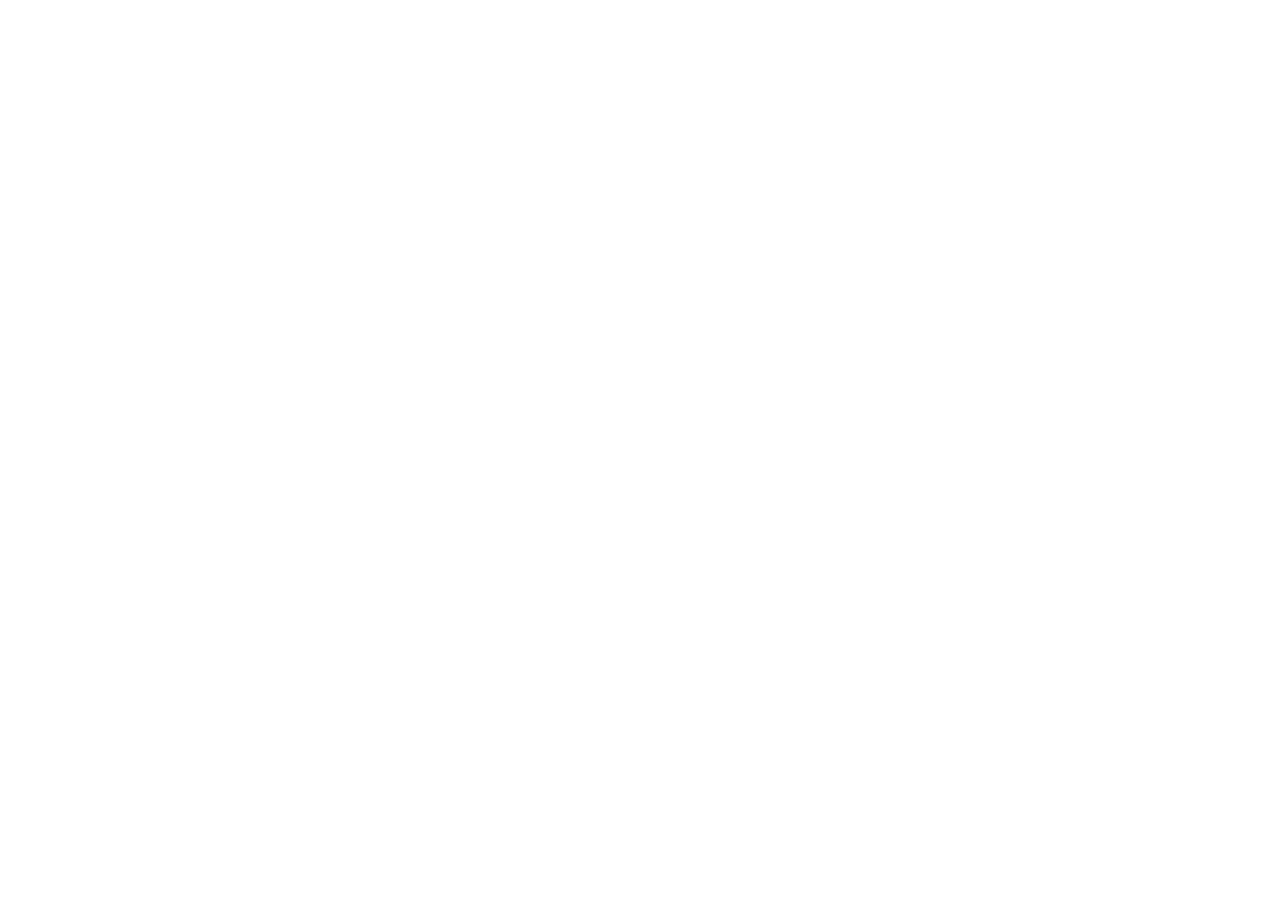
==== index.html @ de77399c "initialisation du prjet" ====
<!DOCTYPE html>
<html lang="fr">
<head> 
<meta charset="UTF-8"> 
<meta name="viewport" content="width=device-width, initial-scale=1.0"> 
<title>Africonnectsummits — Accueil</title> 
<!-- Bootstrap 5 via CDN : feuille de style --> 
<link 
href="https://cdn.jsdelivr.net/npm/bootstrap@5.3.0/dist/css/bootstrap.min.css" 
rel="stylesheet"> 
<!-- Votre feuille de style personnelle --> 
<link rel="stylesheet" href="css/style.css">
</head>
<body> 
<!-- Le contenu de la page sera ajoute ici --> 
<!-- Bootstrap 5 via CDN : script JavaScript --> 
<script 
src="https://cdn.jsdelivr.net/npm/bootstrap@5.3.0/dist/js/bootstrap.bundle.min.js"
></script> 
<!-- Votre script JavaScript --> 
<script src="js/main.js"></script>
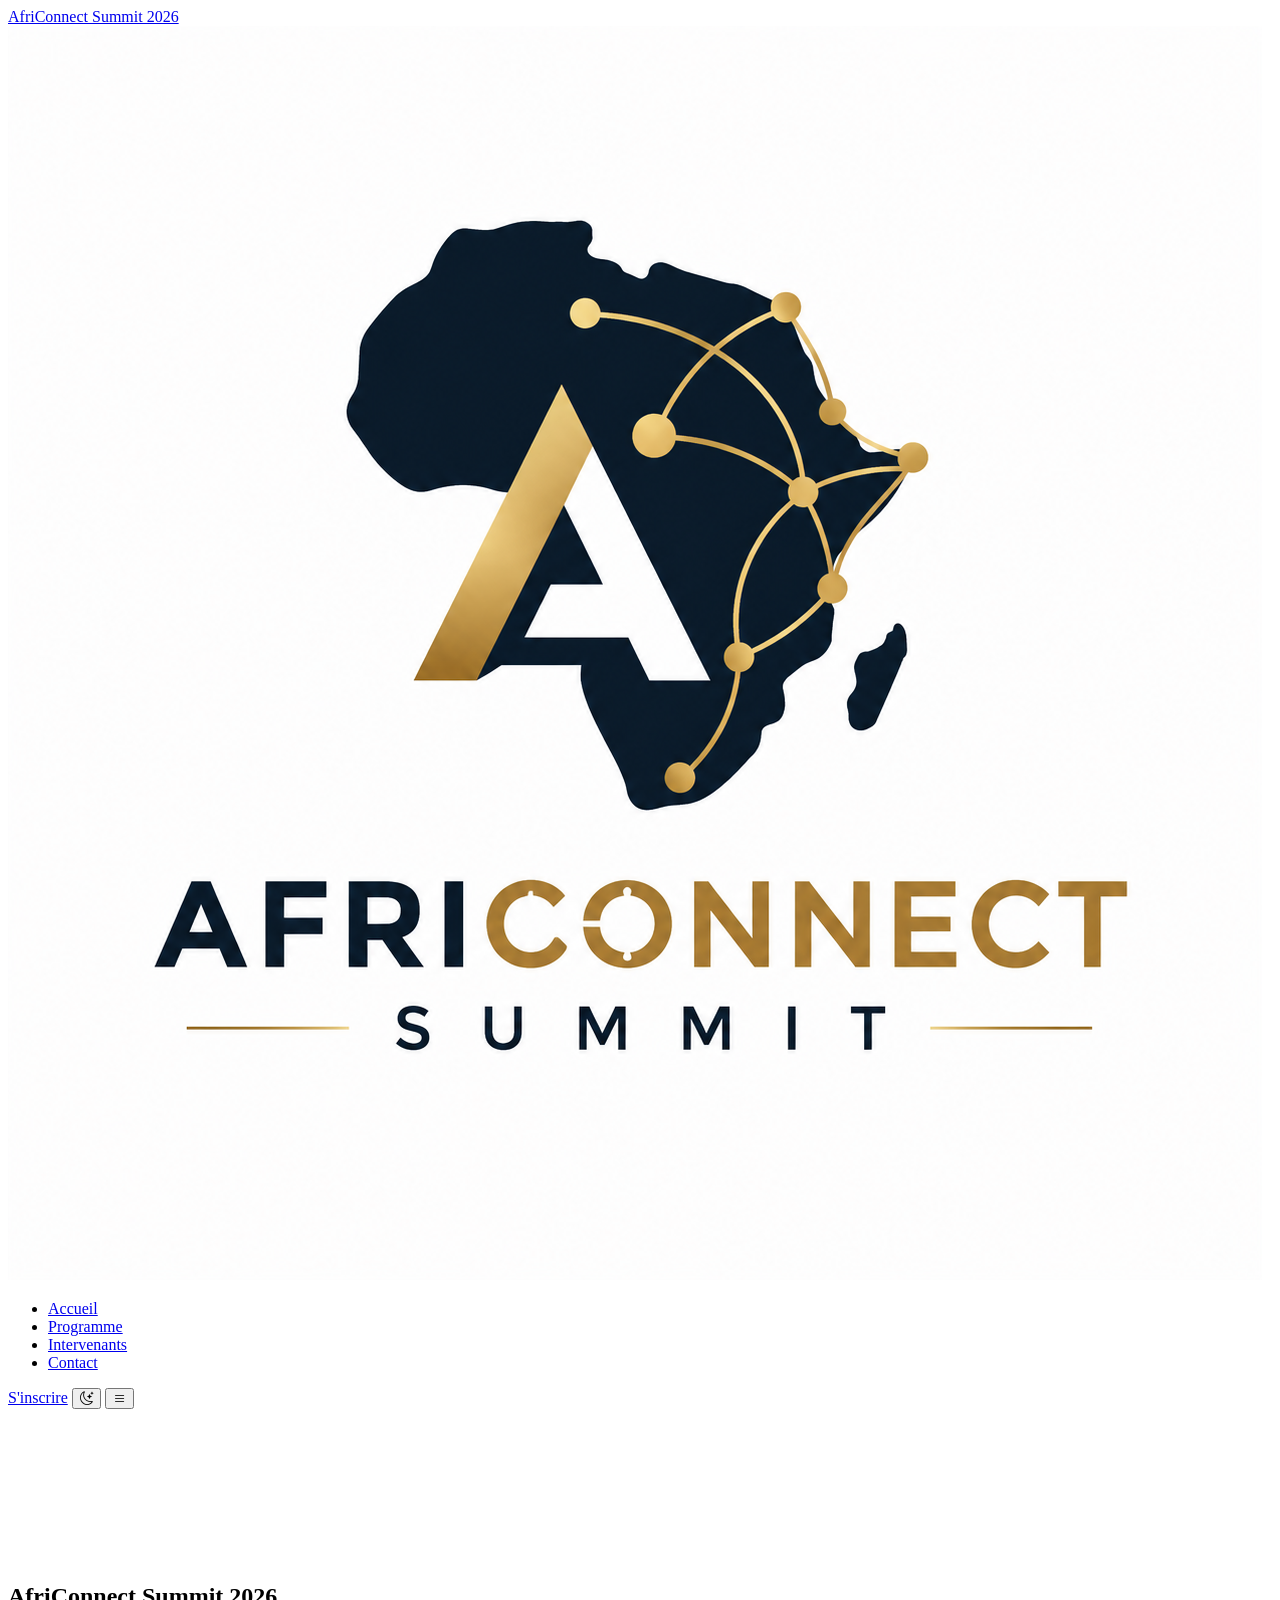
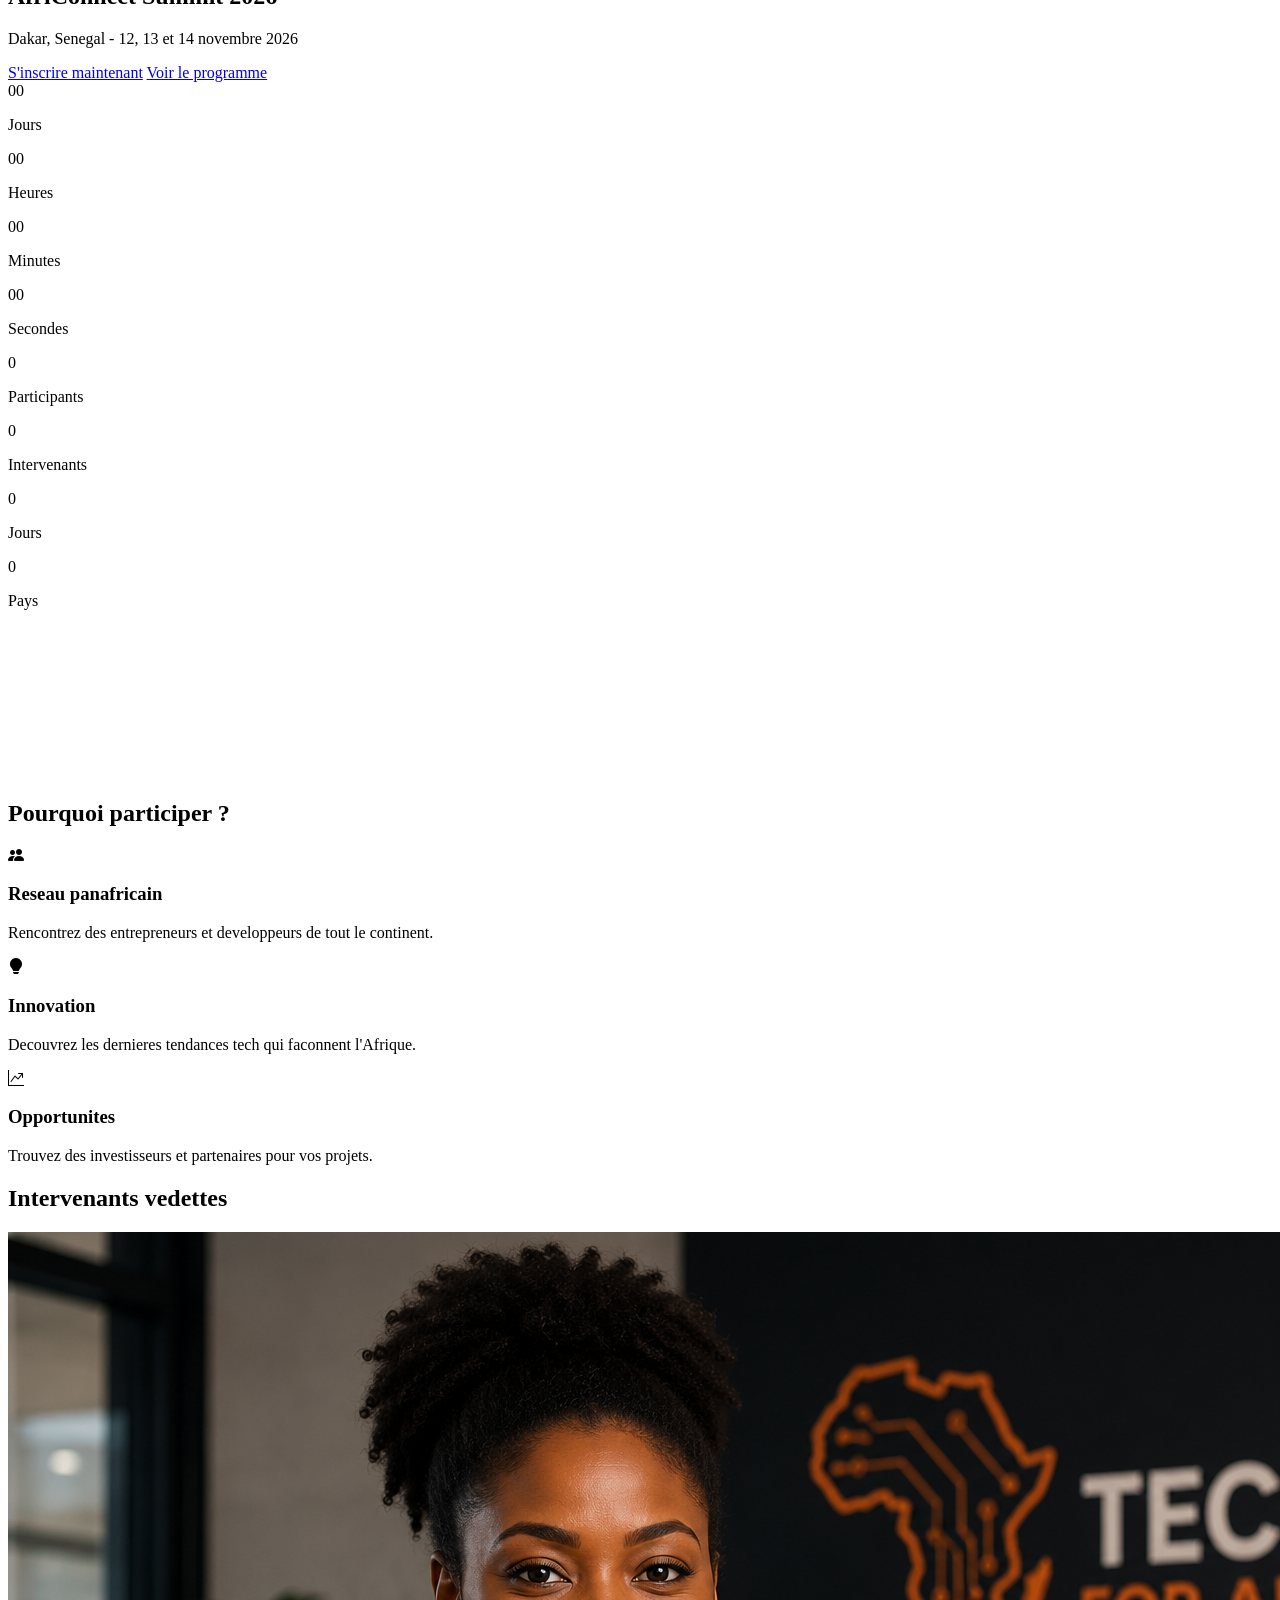
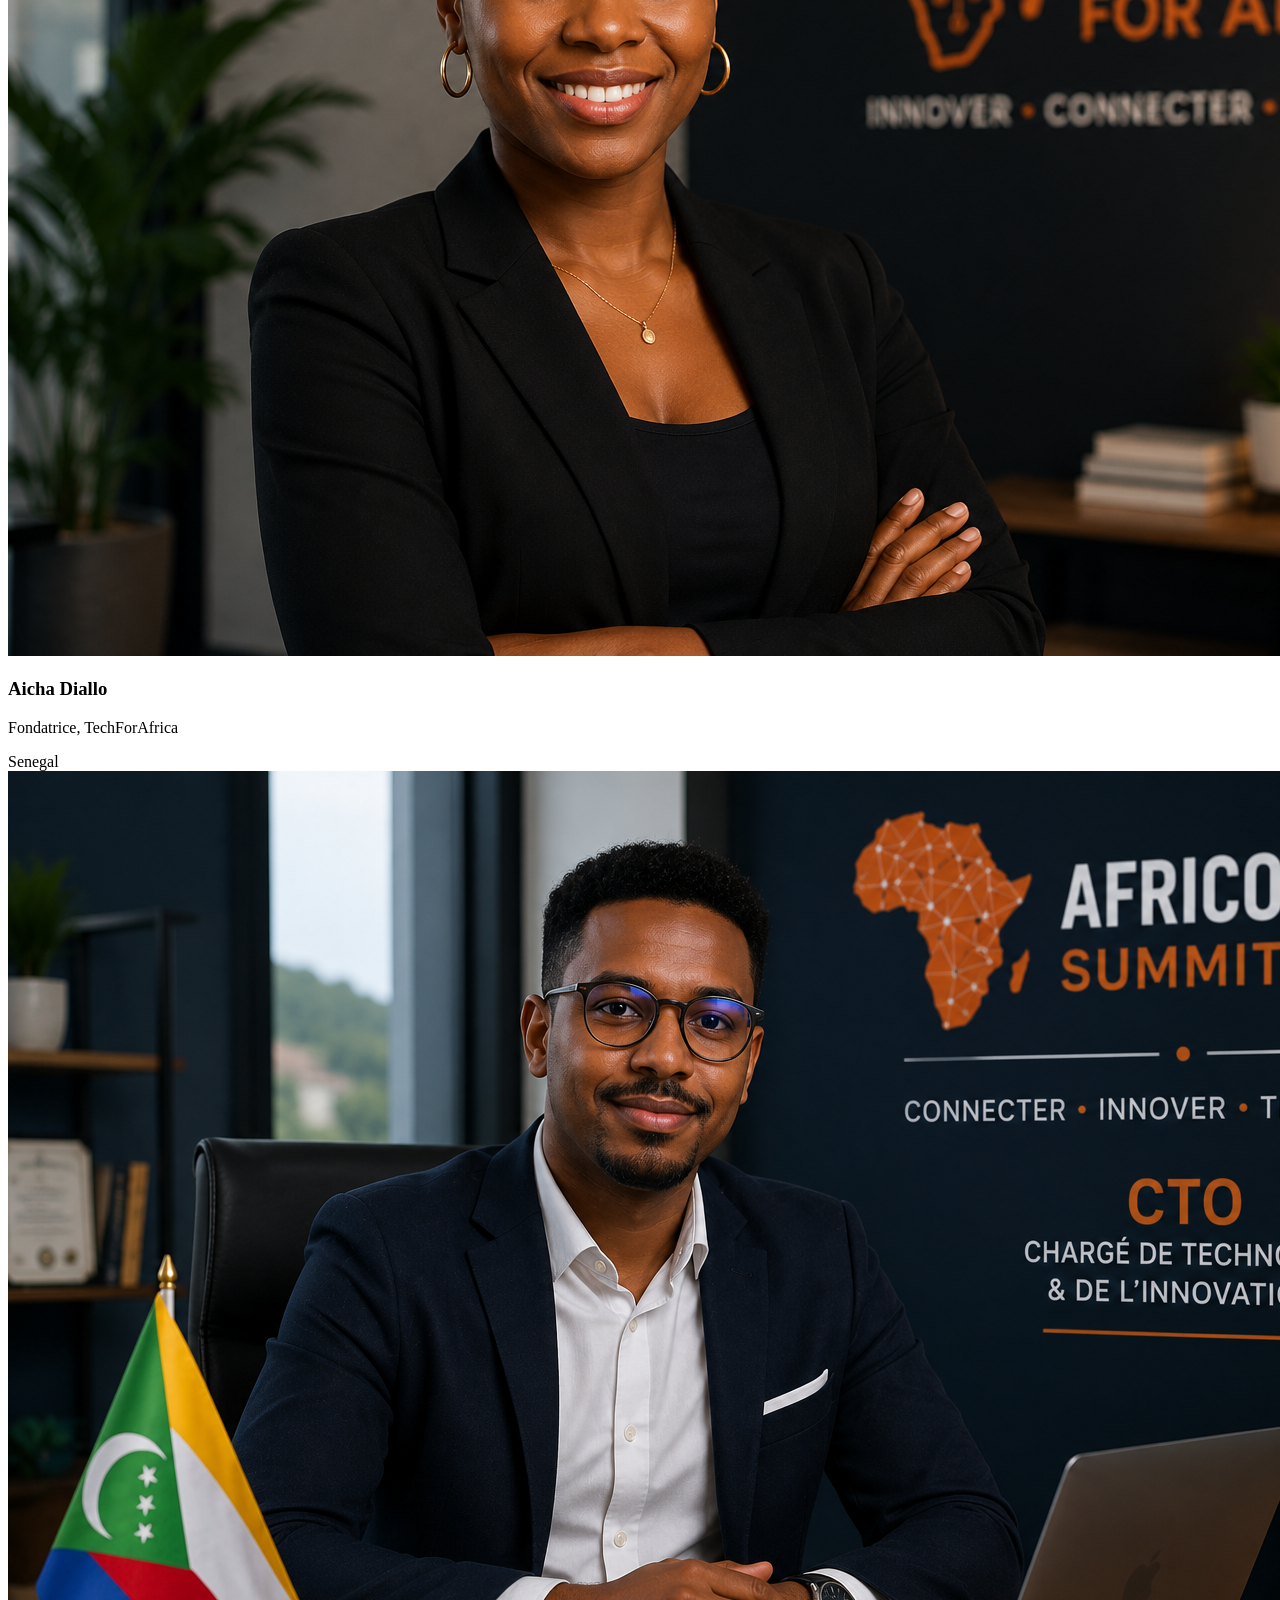
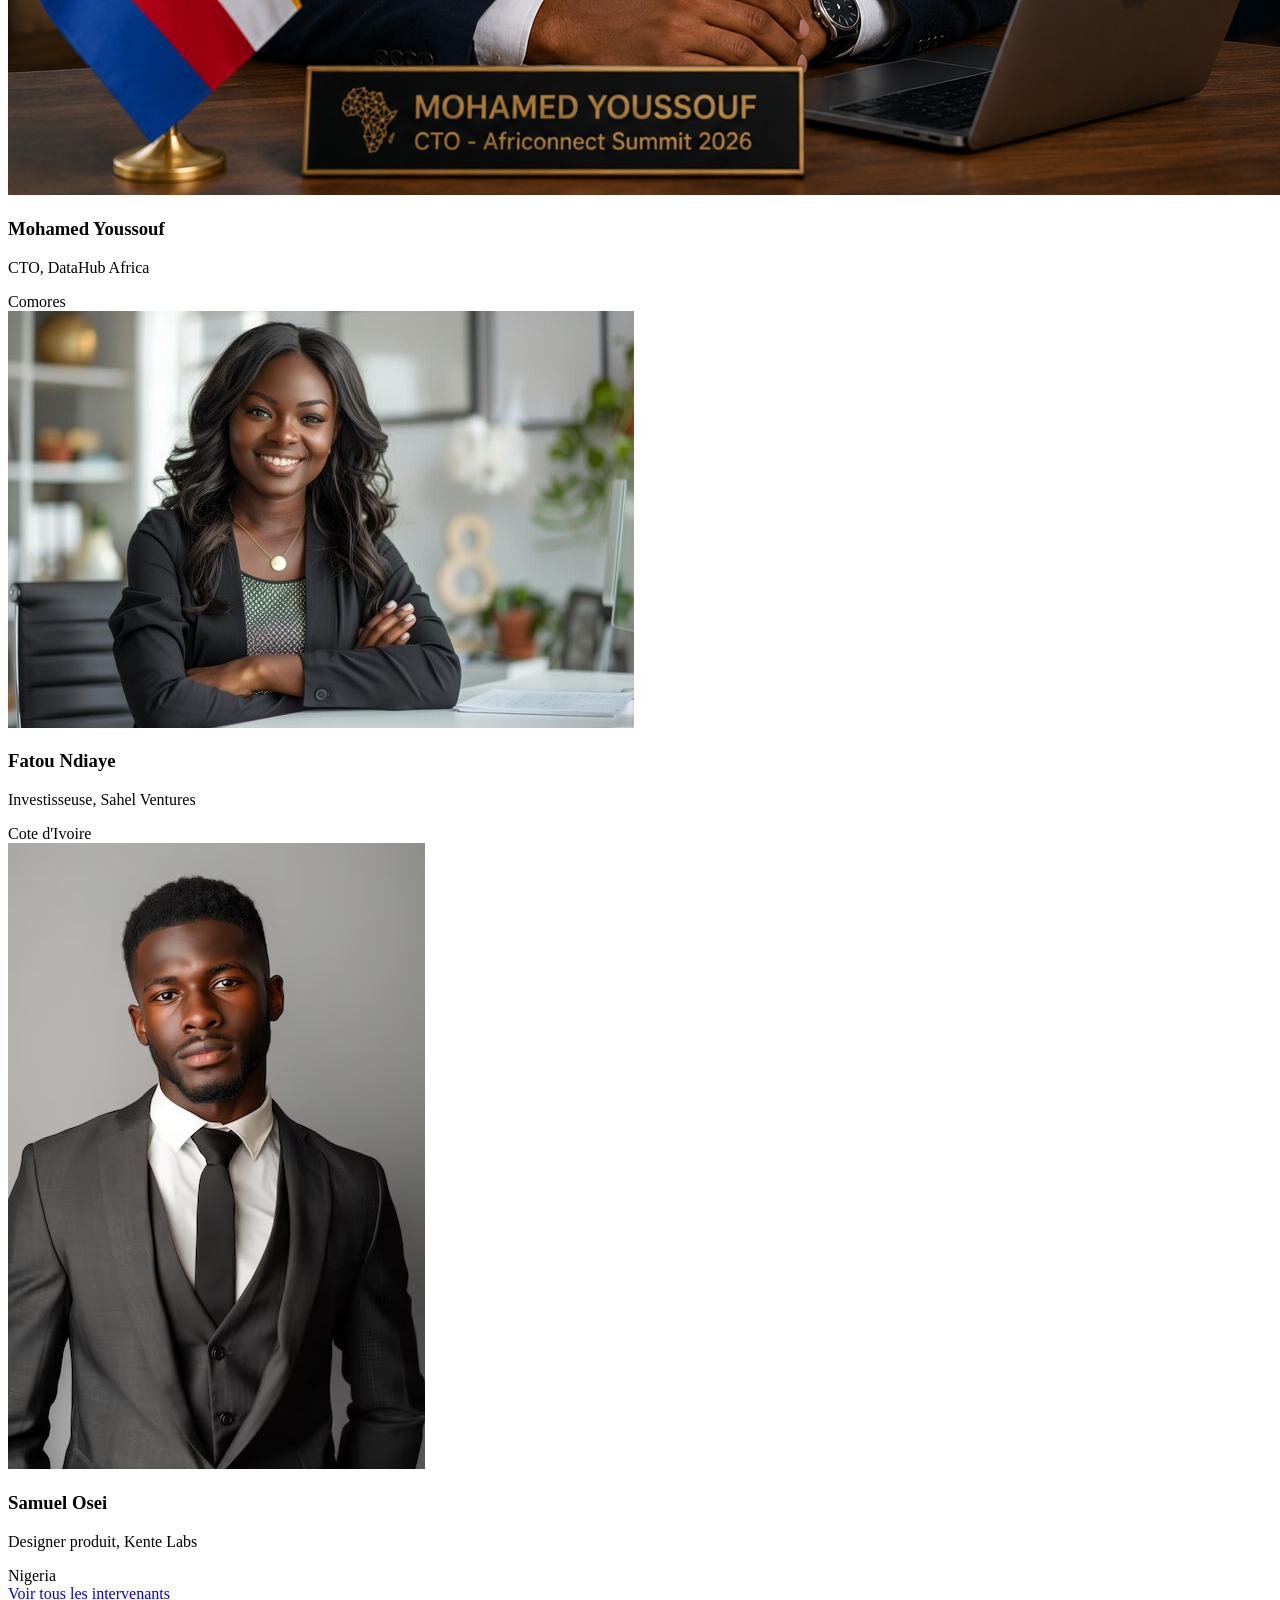
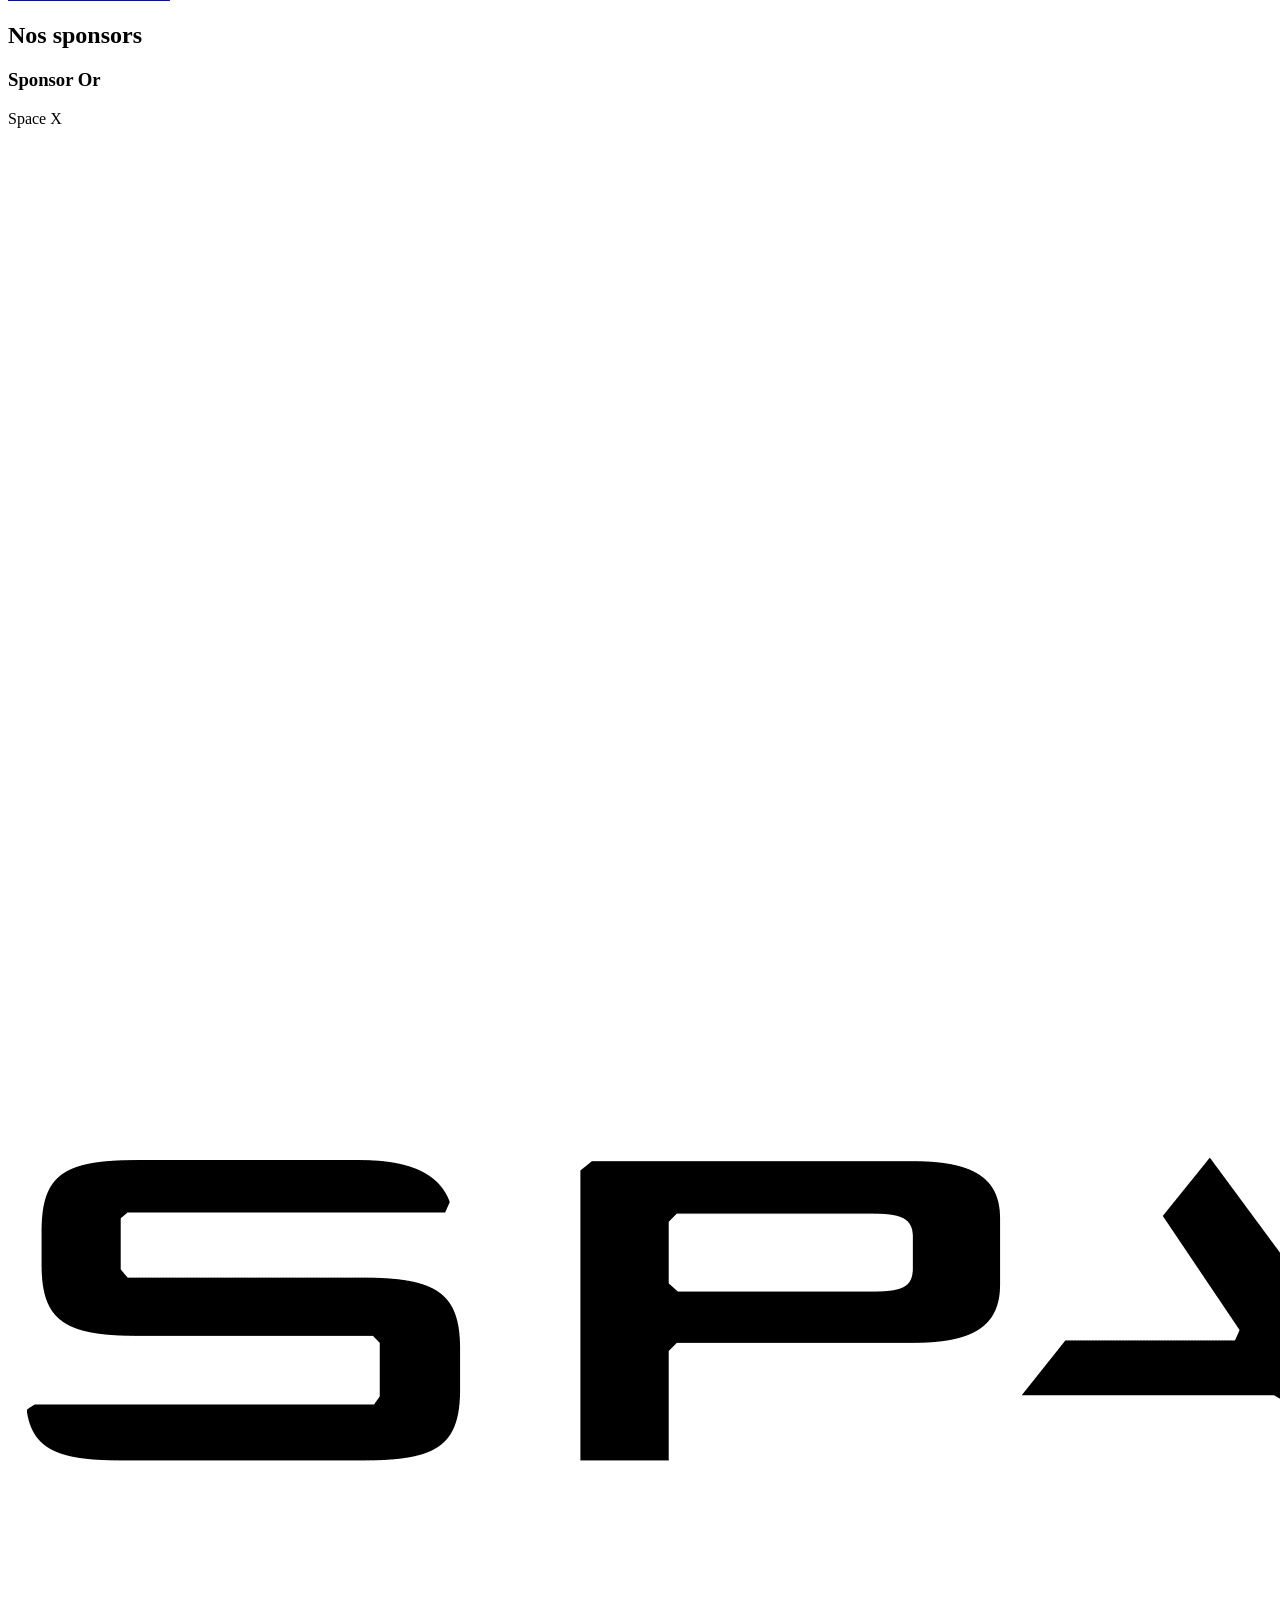
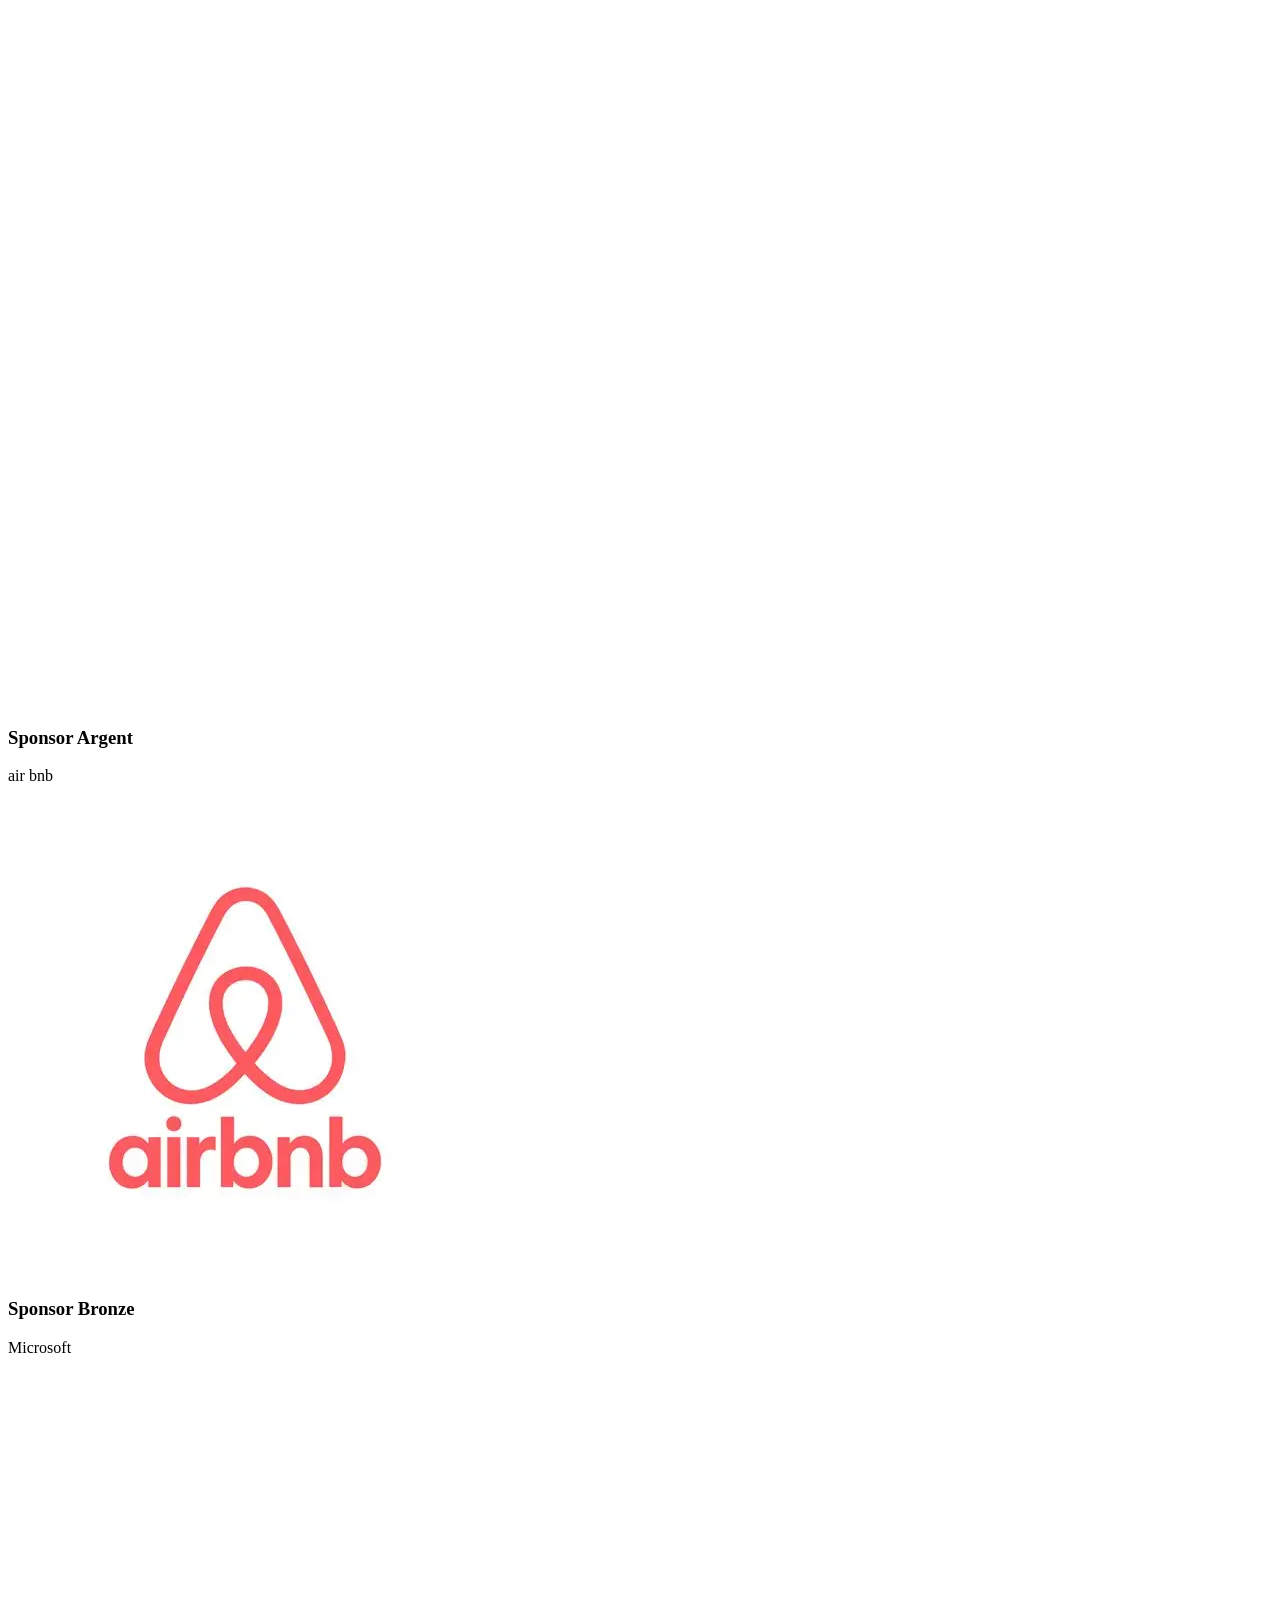
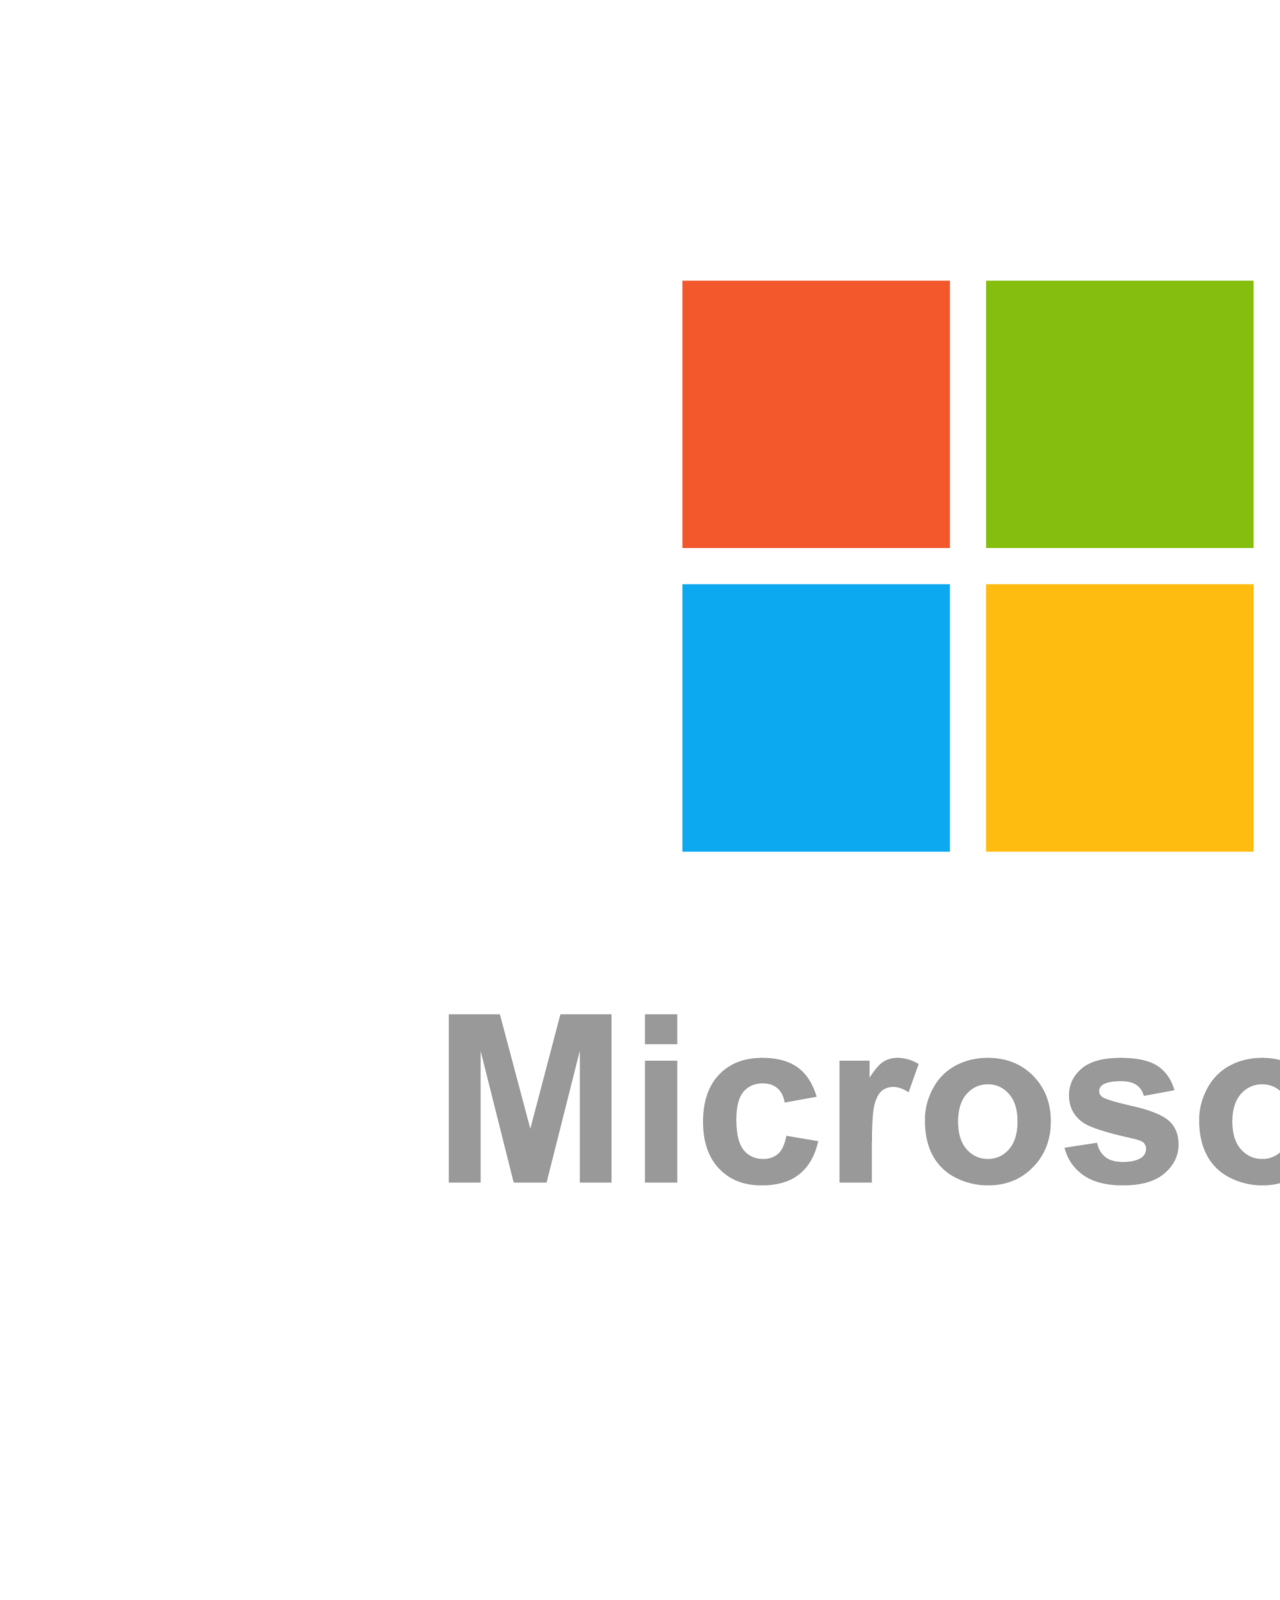
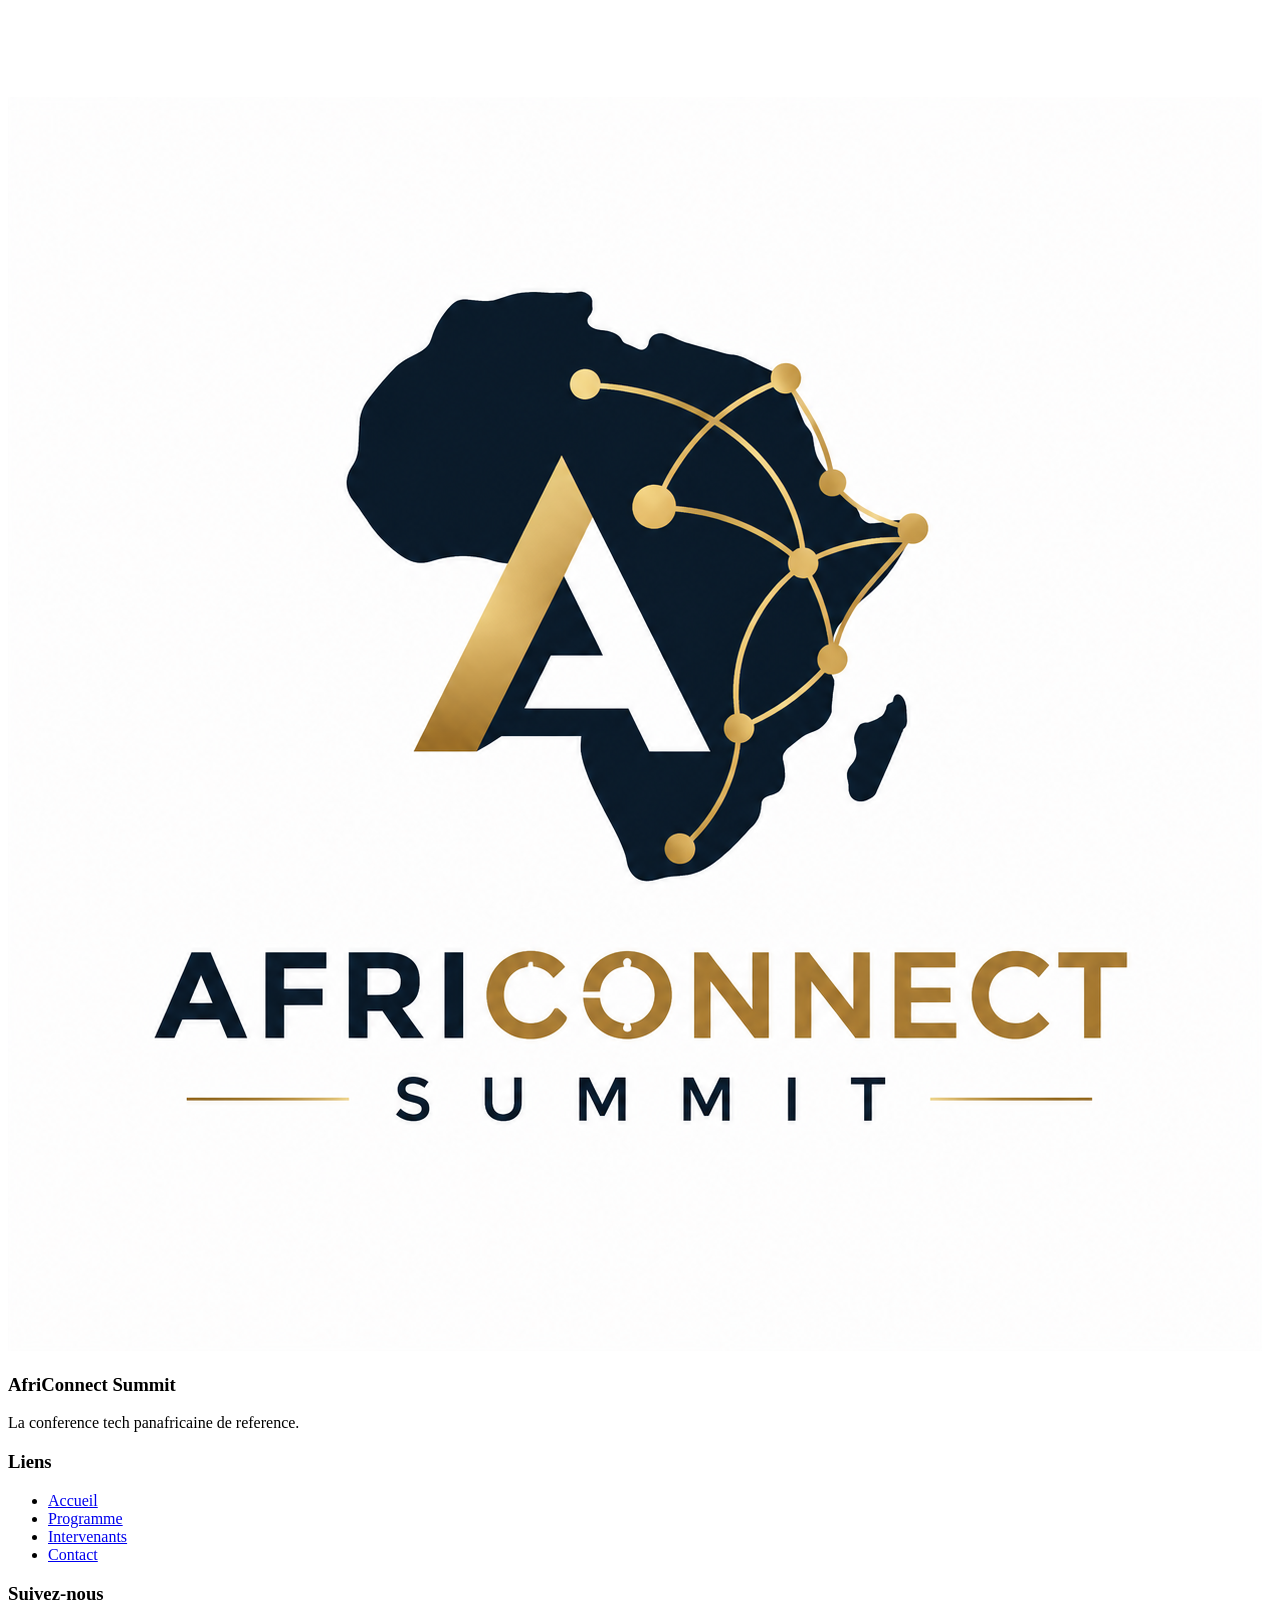
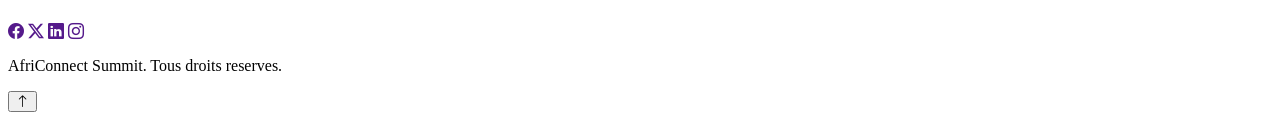
==== commit d79da82d: "HTML:  structure complète des 4 pages avec sections et contenu texte et images non stylisé" ====
--- a/index.html
+++ b/index.html
@@ -1,21 +1,216 @@
 <!DOCTYPE html>
 <html lang="fr">
-<head> 
-<meta charset="UTF-8"> 
-<meta name="viewport" content="width=device-width, initial-scale=1.0"> 
-<title>Africonnectsummits — Accueil</title> 
-<!-- Bootstrap 5 via CDN : feuille de style --> 
-<link 
-href="https://cdn.jsdelivr.net/npm/bootstrap@5.3.0/dist/css/bootstrap.min.css" 
-rel="stylesheet"> 
-<!-- Votre feuille de style personnelle --> 
-<link rel="stylesheet" href="css/style.css">
+<head>
+    <meta charset="UTF-8">
+    <meta name="viewport" content="width=device-width, initial-scale=1.0">
+    <title>AfriConnect Summit 2026 - Accueil</title>
+
+    <link href="https://fonts.googleapis.com/css2?family=Poppins:wght@600;700&family=Inter:wght@400;500&display=swap" rel="stylesheet">
+    <link rel="stylesheet" href="https://cdn.jsdelivr.net/npm/bootstrap-icons@1.11.3/font/bootstrap-icons.css">
+    <link rel="stylesheet" href="css/style.css">
 </head>
-<body> 
-<!-- Le contenu de la page sera ajoute ici --> 
-<!-- Bootstrap 5 via CDN : script JavaScript --> 
-<script 
-src="https://cdn.jsdelivr.net/npm/bootstrap@5.3.0/dist/js/bootstrap.bundle.min.js"
-></script> 
-<!-- Votre script JavaScript --> 
-<script src="js/main.js"></script>+<body>
+
+    <header>
+        <nav class="navbar" id="navbar">
+            <a href="index.html" class="logo">
+                AfriConnect Summit 2026
+                <img src="images/logo.png" alt="">
+            </a>
+
+            <ul class="nav-links" id="navLinks">
+                <li><a href="index.html">Accueil</a></li>
+                <li><a href="programme.html">Programme</a></li>
+                <li><a href="intervenants.html">Intervenants</a></li>
+                <li><a href="contact.html">Contact</a></li>
+            </ul>
+
+            <div class="nav-actions">
+                <a href="contact.html" class="nav-cta">S'inscrire</a>
+
+                <button id="themeToggle">
+                    <i class="bi bi-moon-stars"></i>
+                </button>
+
+                <button id="hamburger" class="hamburger">
+                    <i class="bi bi-list"></i>
+                </button>
+            </div>
+        </nav>
+    </header>
+
+    <main>
+
+        <!-- hero -->
+        <section class="hero" id="hero">
+             <video class="hero-video" autoplay muted loop playsinline>
+            <source src="images/hero.mp4"></video>
+            <div class="hero-content">
+                <h1>AfriConnect Summit 2026</h1>
+                <p class="hero-subtitle">Dakar, Senegal - 12, 13 et 14 novembre 2026</p>
+
+                <div class="hero-buttons">
+                    <a href="contact.html" class="btn btn-primary">S'inscrire maintenant</a>
+                    <a href="programme.html" class="btn btn-secondary">Voir le programme</a>
+                </div>
+
+                <!-- compte a rebours-->
+                <div class="countdown" id="countdown">
+                    <div class="countdown-item">
+                        <span id="days">00</span>
+                        <p>Jours</p>
+                    </div>
+                    <div class="countdown-item">
+                        <span id="hours">00</span>
+                        <p>Heures</p>
+                    </div>
+                    <div class="countdown-item">
+                        <span id="minutes">00</span>
+                        <p>Minutes</p>
+                    </div>
+                    <div class="countdown-item">
+                        <span id="seconds">00</span>
+                        <p>Secondes</p>
+                    </div>
+                </div>
+            </div>
+        </section>
+
+        <!-- chiffres cles -->
+        <section class="stats" id="stats">
+            <div class="stats-grid">
+                <article class="stat-card">
+                    <span class="stat-number" data-target="1200">0</span>
+                    <p>Participants</p>
+                </article>
+                <article class="stat-card">
+                    <span class="stat-number" data-target="48">0</span>
+                    <p>Intervenants</p>
+                </article>
+                <article class="stat-card">
+                    <span class="stat-number" data-target="3">0</span>
+                    <p>Jours</p>
+                </article>
+                <article class="stat-card">
+                    <span class="stat-number" data-target="12">0</span>
+                    <p>Pays</p>
+                </article>
+            </div>
+        </section>
+
+        <!-- pourquoi participer -->
+        <section class="why" id="why">
+             <video class="why-video" autoplay muted loop playsinline>
+                <source src="images/why.mp4">
+             </video>
+            <h2>Pourquoi participer ?</h2>
+            <div class="why-flex">
+                <article class="why-card">
+                    <i class="bi bi-people-fill"></i>
+                    <h3>Reseau panafricain</h3>
+                    <p>Rencontrez des entrepreneurs et developpeurs de tout le continent.</p>
+                </article>
+                <article class="why-card">
+                    <i class="bi bi-lightbulb-fill"></i>
+                    <h3>Innovation</h3>
+                    <p>Decouvrez les dernieres tendances tech qui faconnent l'Afrique.</p>
+                </article>
+                <article class="why-card">
+                    <i class="bi bi-graph-up-arrow"></i>
+                    <h3>Opportunites</h3>
+                    <p>Trouvez des investisseurs et partenaires pour vos projets.</p>
+                </article>
+            </div>
+        </section>
+
+        <!-- intervenants vedettes -->
+        <section class="featured-speakers" id="featuredSpeakers">
+            <h2>Intervenants vedettes</h2>
+            <div class="speakers-grid">
+                <article class="speaker-card">
+                    <img src="images/fondatrice.png" alt="Aicha Diallo">
+                    <h3>Aicha Diallo</h3>
+                    <p>Fondatrice, TechForAfrica</p>
+                    <span>Senegal</span>
+                </article>
+                <article class="speaker-card">
+                    <img src="images/ctoC.png" alt="mohamed Youssouf">
+                    <h3>Mohamed Youssouf</h3>
+                    <p>CTO, DataHub Africa</p>
+                    <span>Comores</span>
+                </article>
+                <article class="speaker-card">
+                    <img src="images/invessti.jpg" alt="Fatou Ndiaye">
+                    <h3>Fatou Ndiaye</h3>
+                    <p>Investisseuse, Sahel Ventures</p>
+                    <span>Cote d'Ivoire</span>
+                </article>
+                <article class="speaker-card">
+                    <img src="images/DesignerC.avif" alt="Samuel Osei">
+                    <h3>Samuel Osei</h3>
+                    <p>Designer produit, Kente Labs</p>
+                    <span>Nigeria</span>
+                </article>
+            </div>
+            <a href="intervenants.html" class="btn btn-secondary">Voir tous les intervenants</a>
+        </section>
+
+        <!-- sponsors -->
+        <section class="sponsors" id="sponsors">
+            <h2>Nos sponsors</h2>
+            <div class="sponsors-flex">
+                <div class="sponsor-tier sponsor-gold">
+                    <h3> Sponsor Or</h3>
+                    <p>Space X</p>
+                    <img src="images/SpaceX-Emblema.png" alt="">
+                </div>
+                <div class="sponsor-tier sponsor-silver">
+                    <h3>Sponsor Argent</h3>
+                    <p>air bnb</p>
+                    <img src="images/airbnb.webp" alt="">
+                </div>
+                <div class="sponsor-tier sponsor-bronze">
+                    <h3>Sponsor Bronze</h3>
+                    <p>Microsoft</p>
+                    <img src="images/microsoft.webp" alt="">
+                </div>
+            </div>
+        </section>
+
+    </main>
+
+    <footer>
+        <div class="footer-flex">
+            <div class="footer-col">
+                 <img src="images/logo.png" alt="" class="footer-logo">
+                <h3>AfriConnect Summit</h3>
+                <p>La conference tech panafricaine de reference.</p>
+            </div>
+            <div class="footer-col">
+                <h3>Liens</h3>
+                <ul>
+                    <li><a href="index.html">Accueil</a></li>
+                    <li><a href="programme.html">Programme</a></li>
+                    <li><a href="intervenants.html">Intervenants</a></li>
+                    <li><a href="contact.html">Contact</a></li>
+                </ul>
+            </div>
+            <div class="footer-col">
+                <h3>Suivez-nous</h3>
+                <div class="social-icons">
+                    <a href=""><i class="bi bi-facebook"></i></a>
+                    <a href=""><i class="bi bi-twitter-x"></i></a>
+                    <a href=""><i class="bi bi-linkedin"></i></a>
+                    <a href=""><i class="bi bi-instagram"></i></a>
+                </div>
+            </div>
+        </div>
+        <p class="copyright"> <span id="year"></span> AfriConnect Summit. Tous droits reserves.</p>
+        <button id="backToTop">
+            <i class="bi bi-arrow-up"></i>
+        </button>
+    </footer>
+
+    <script src="js/main.js"></script>
+</body>
+</html>
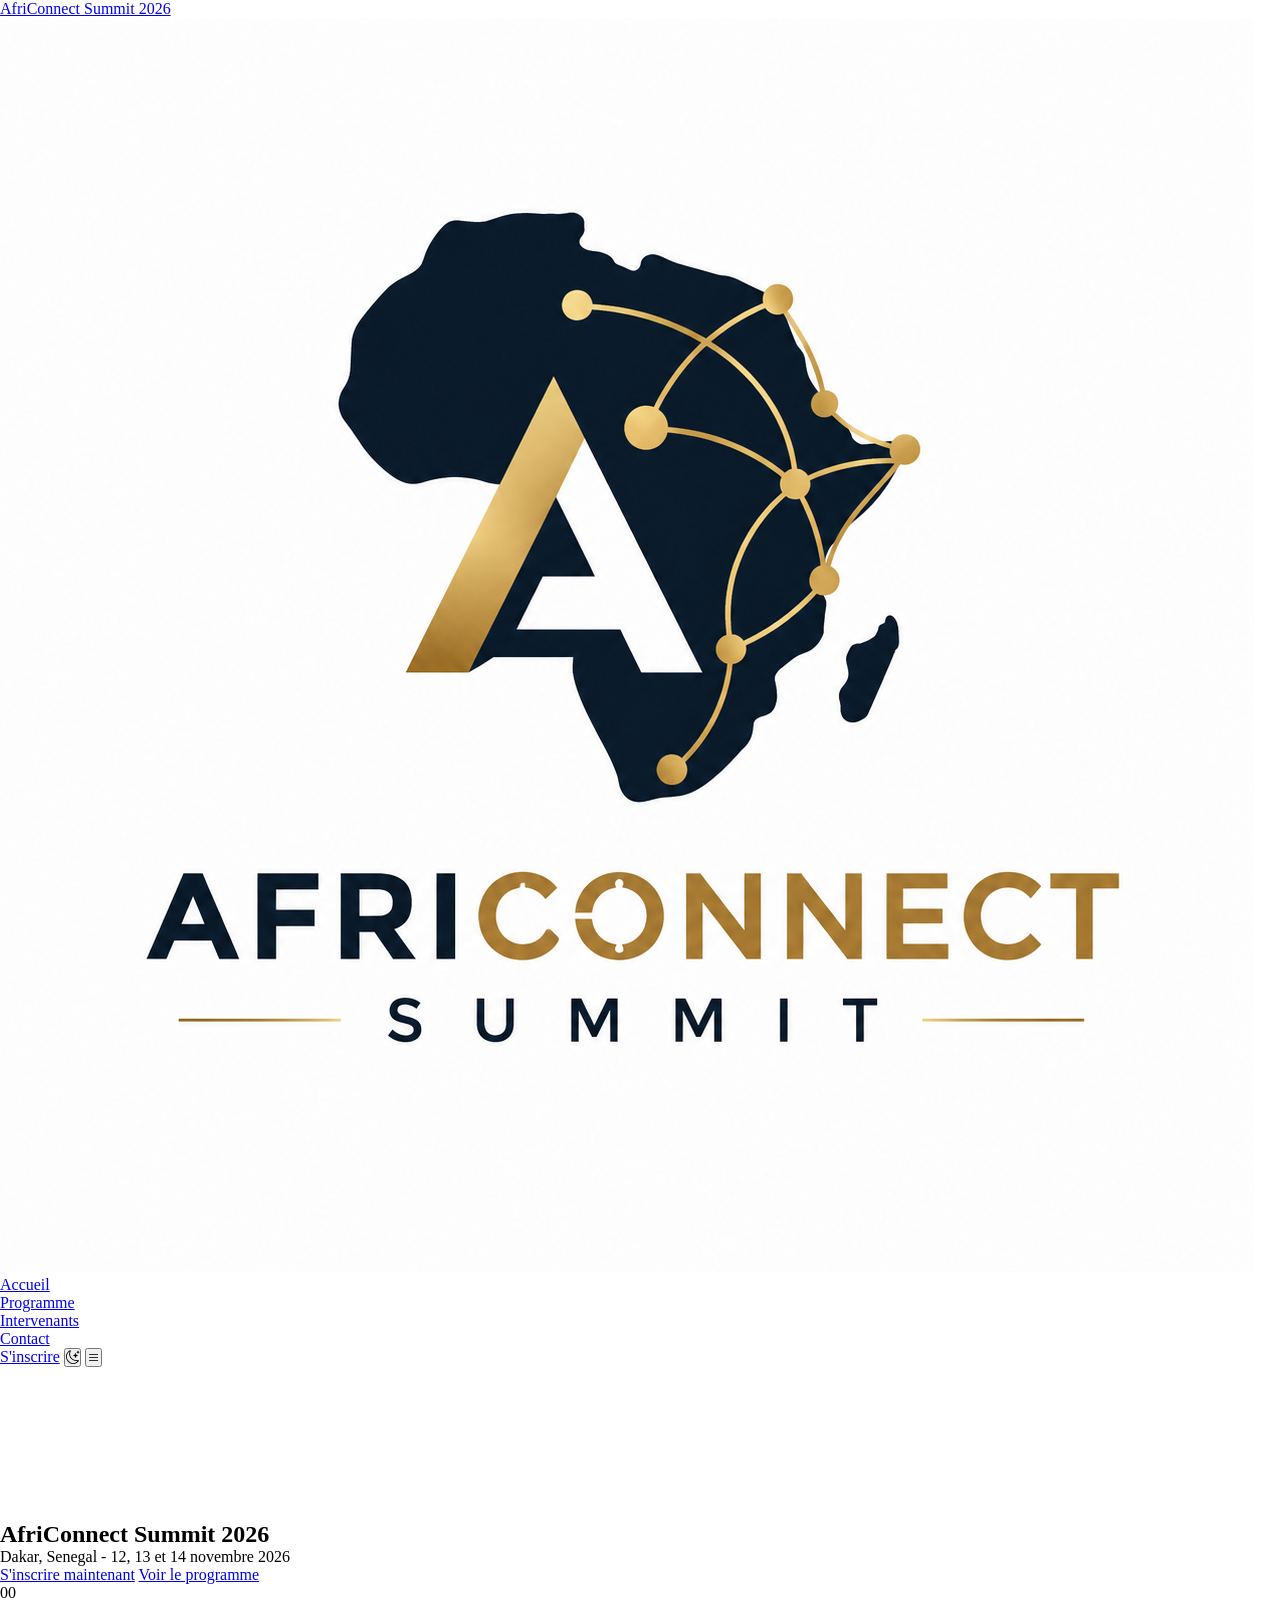
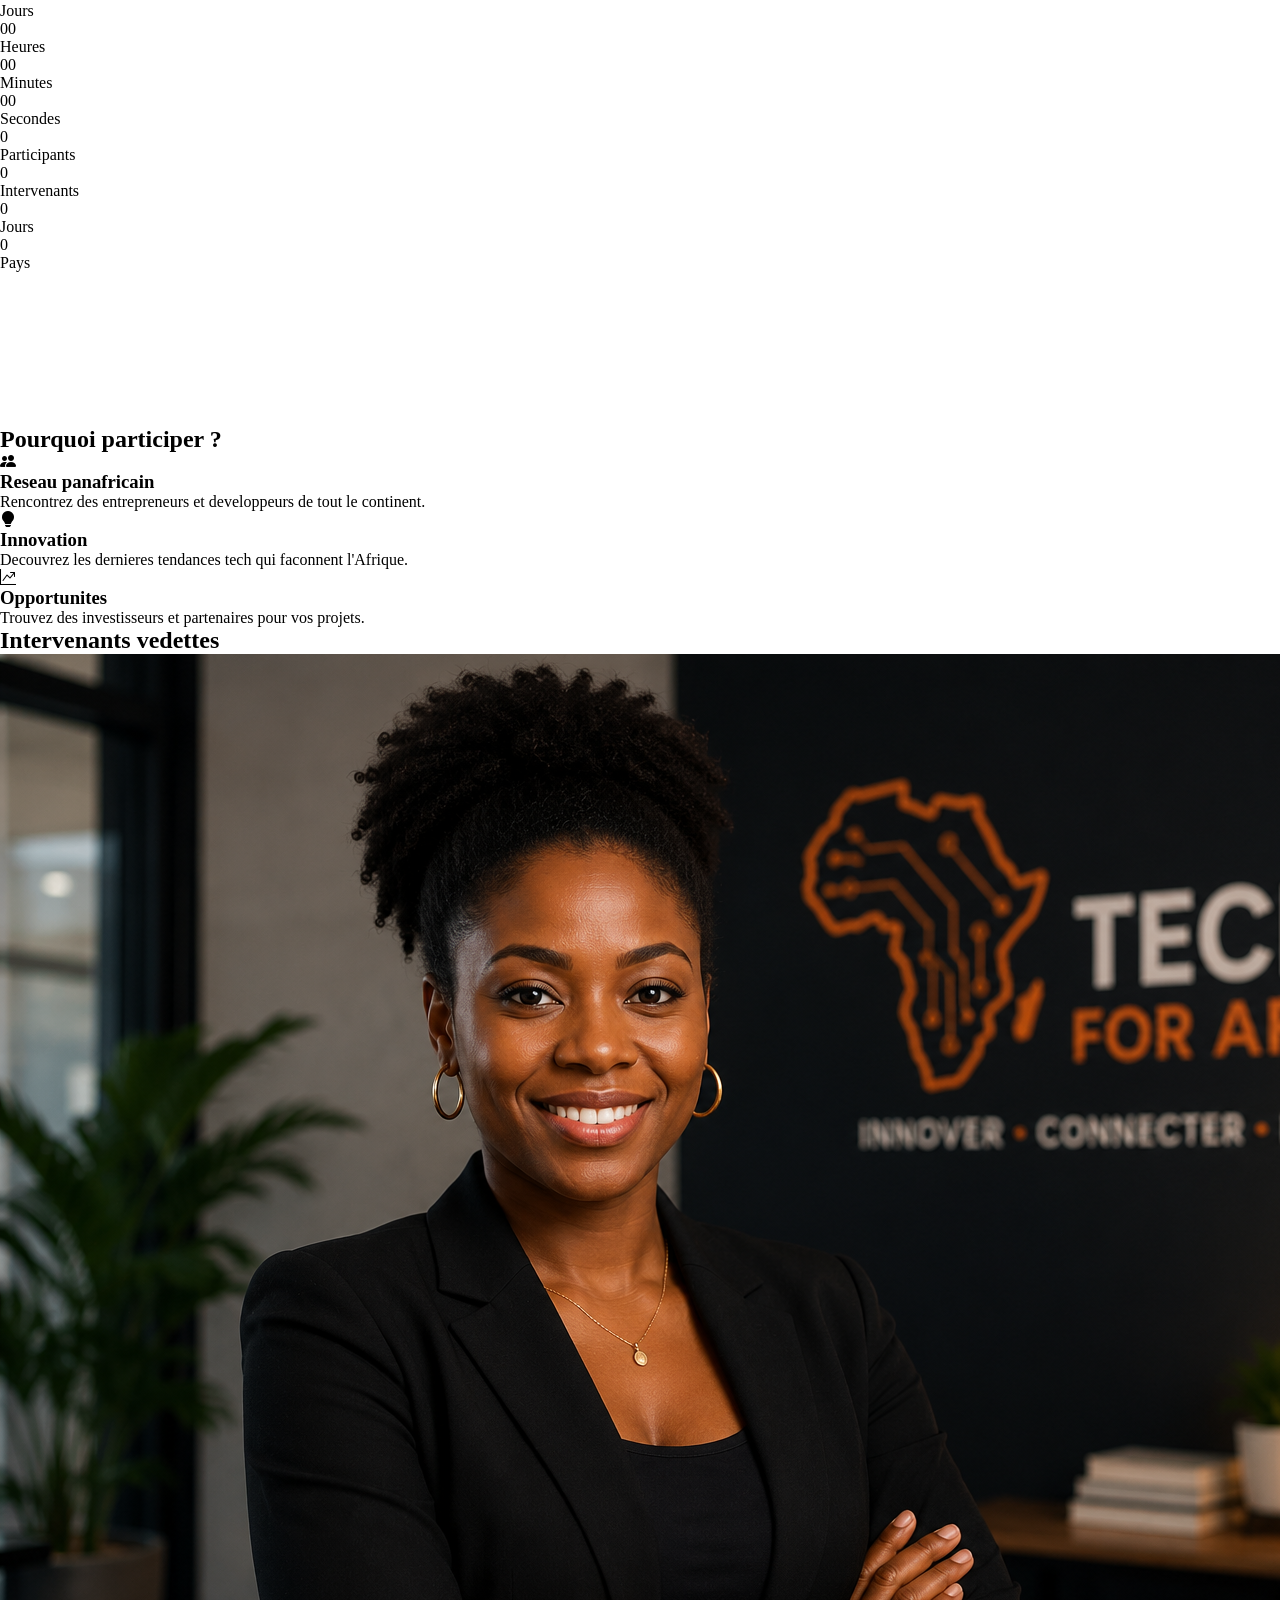
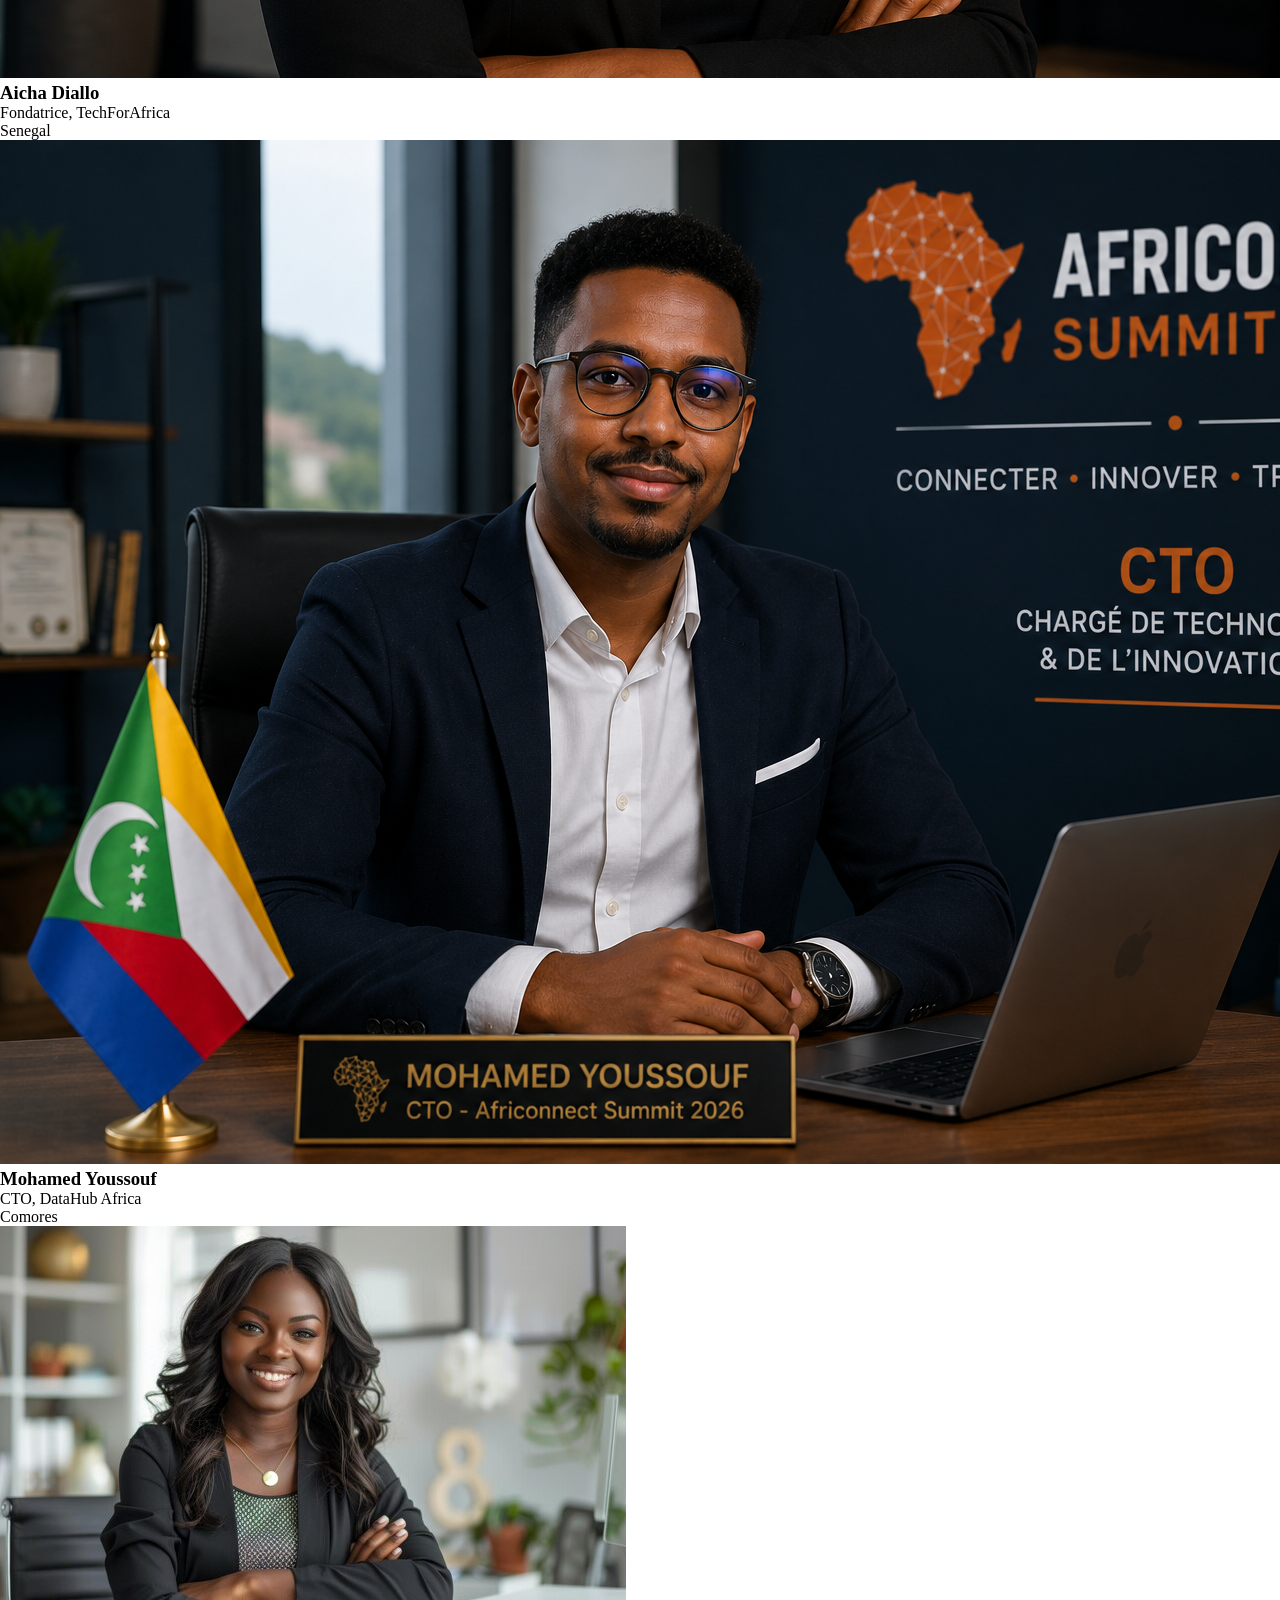
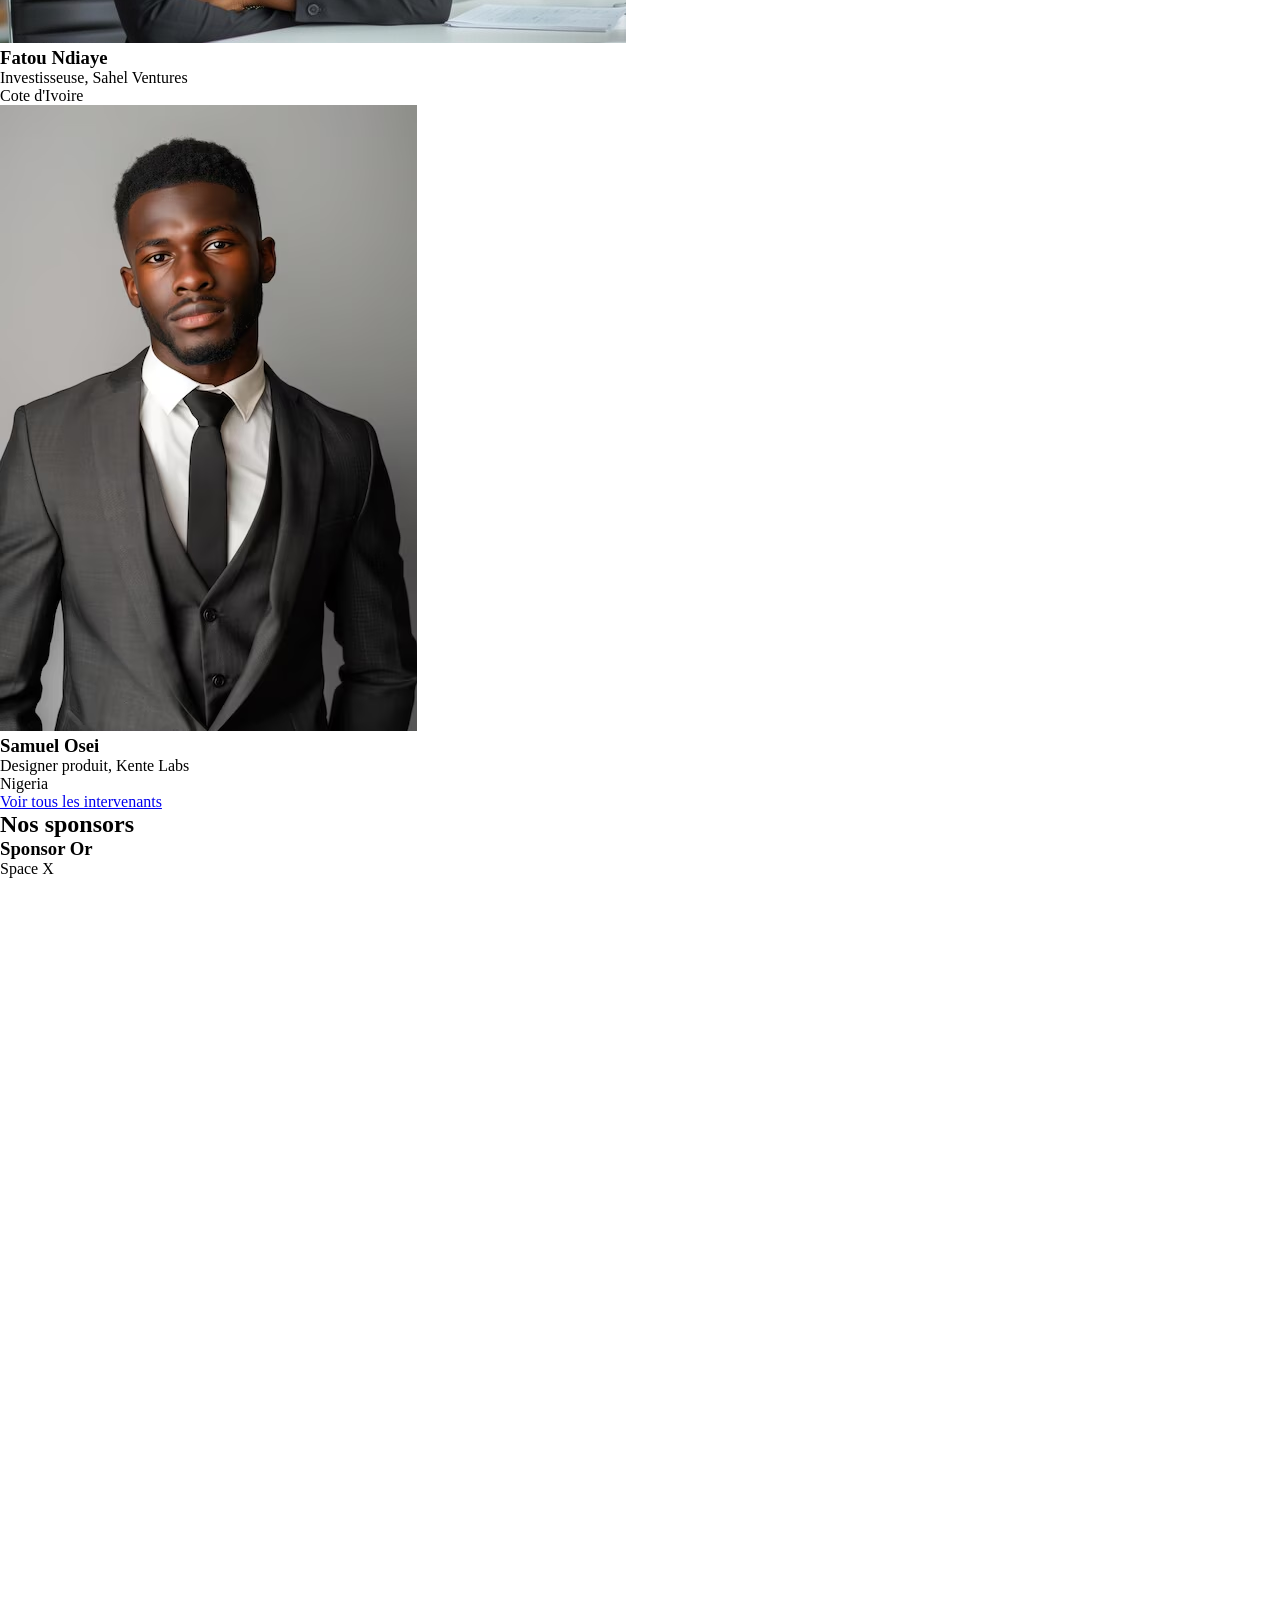
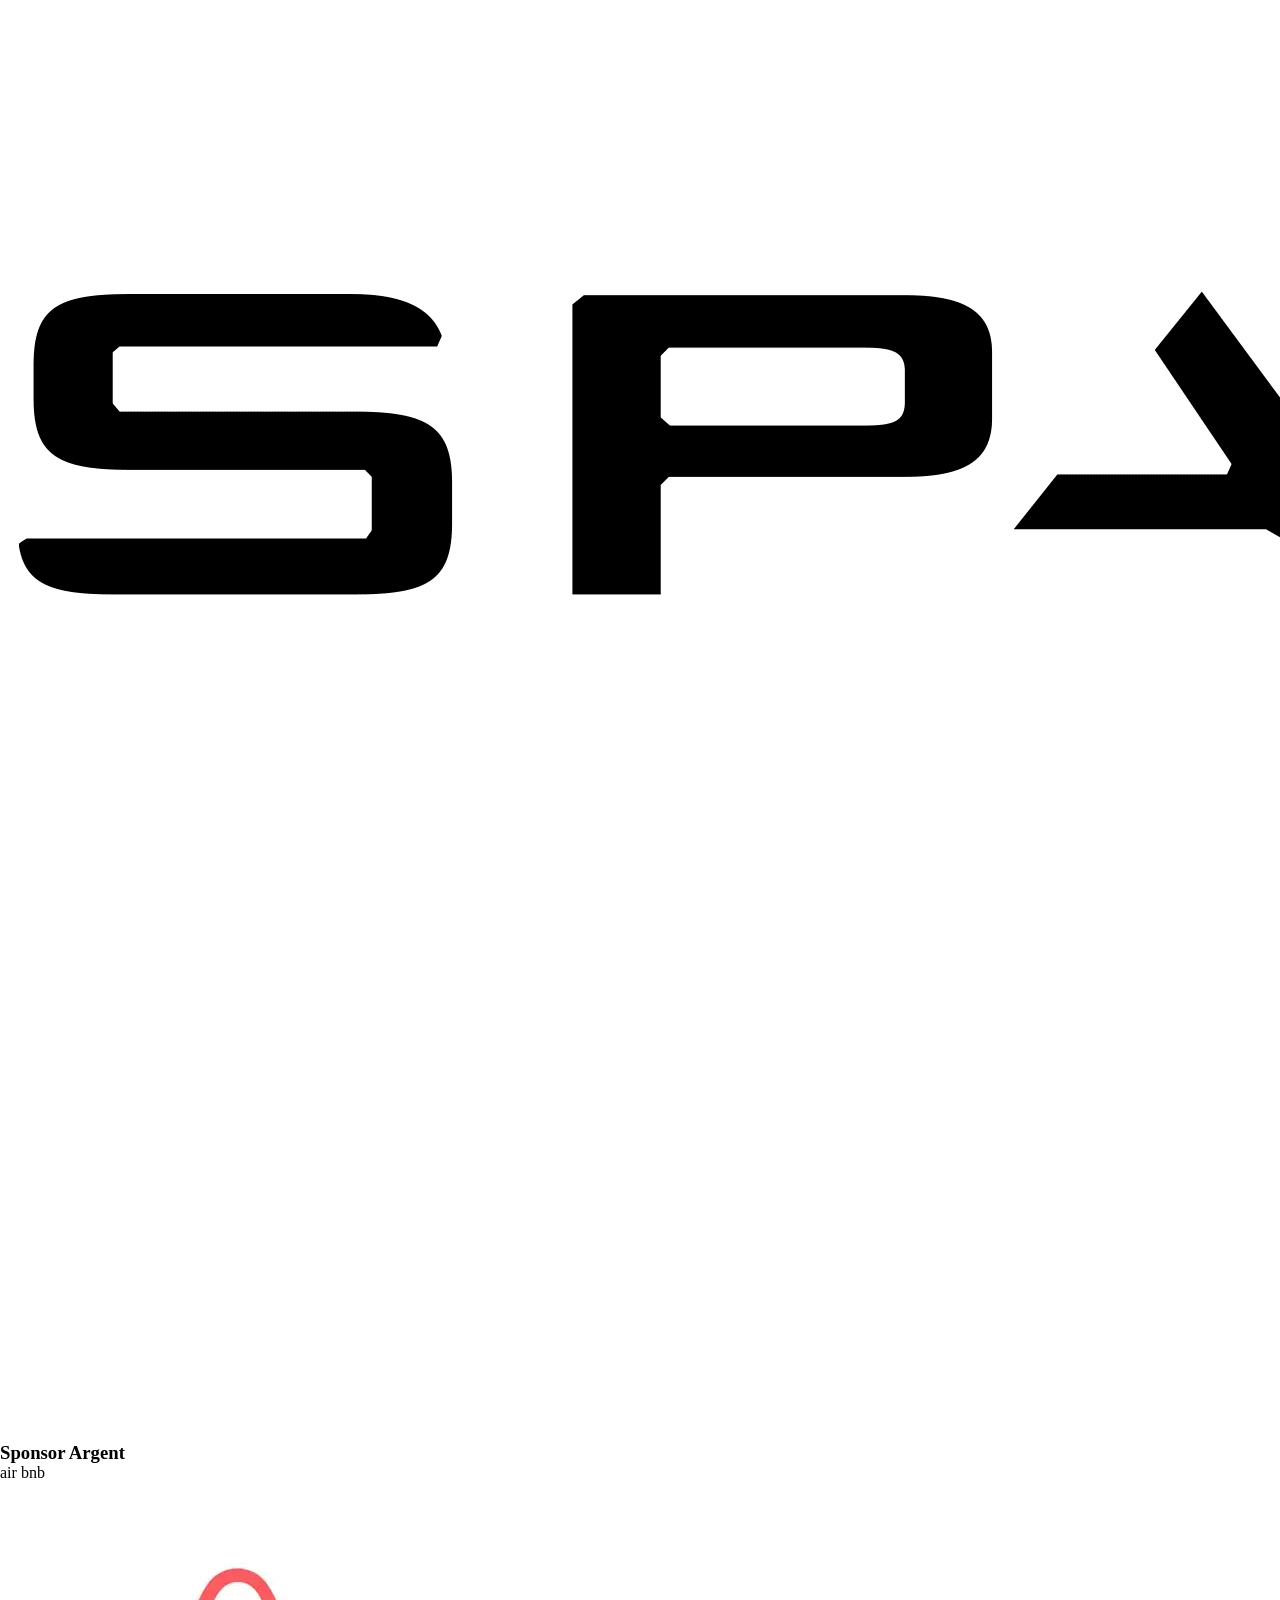
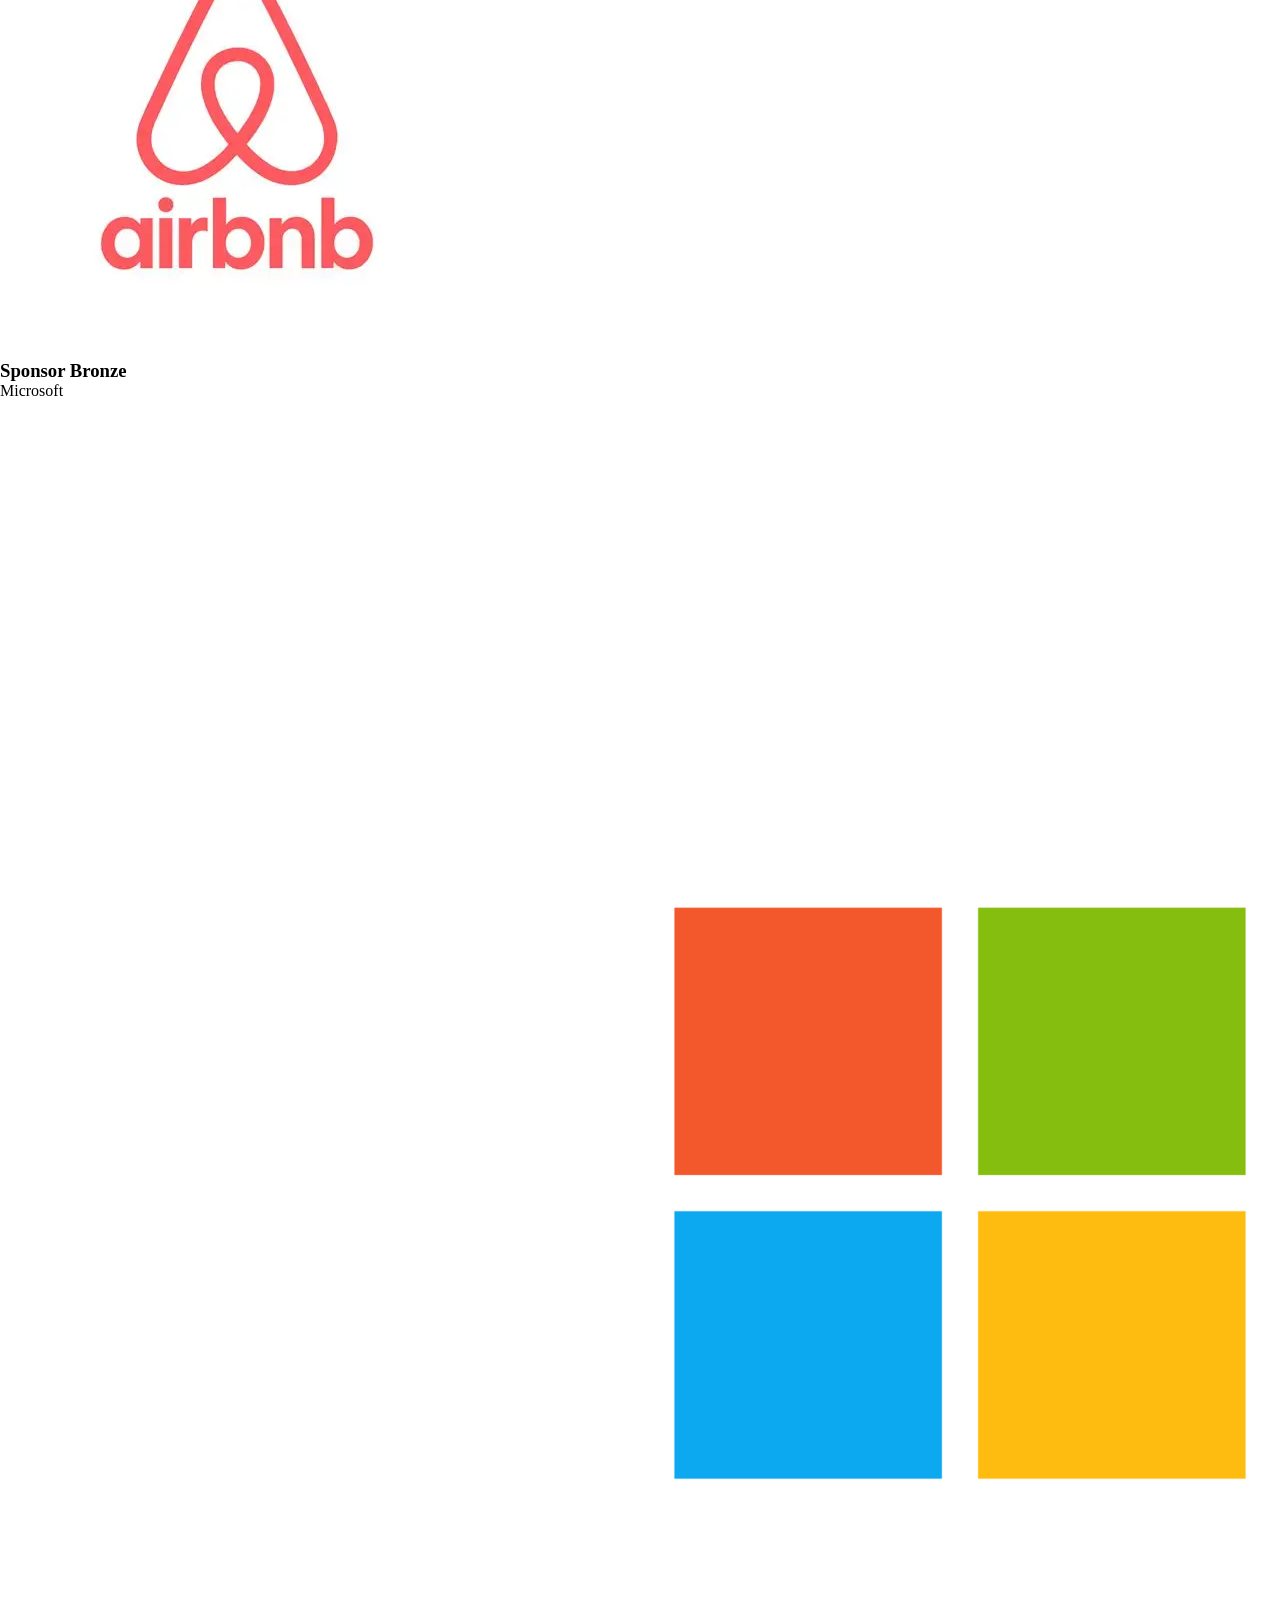
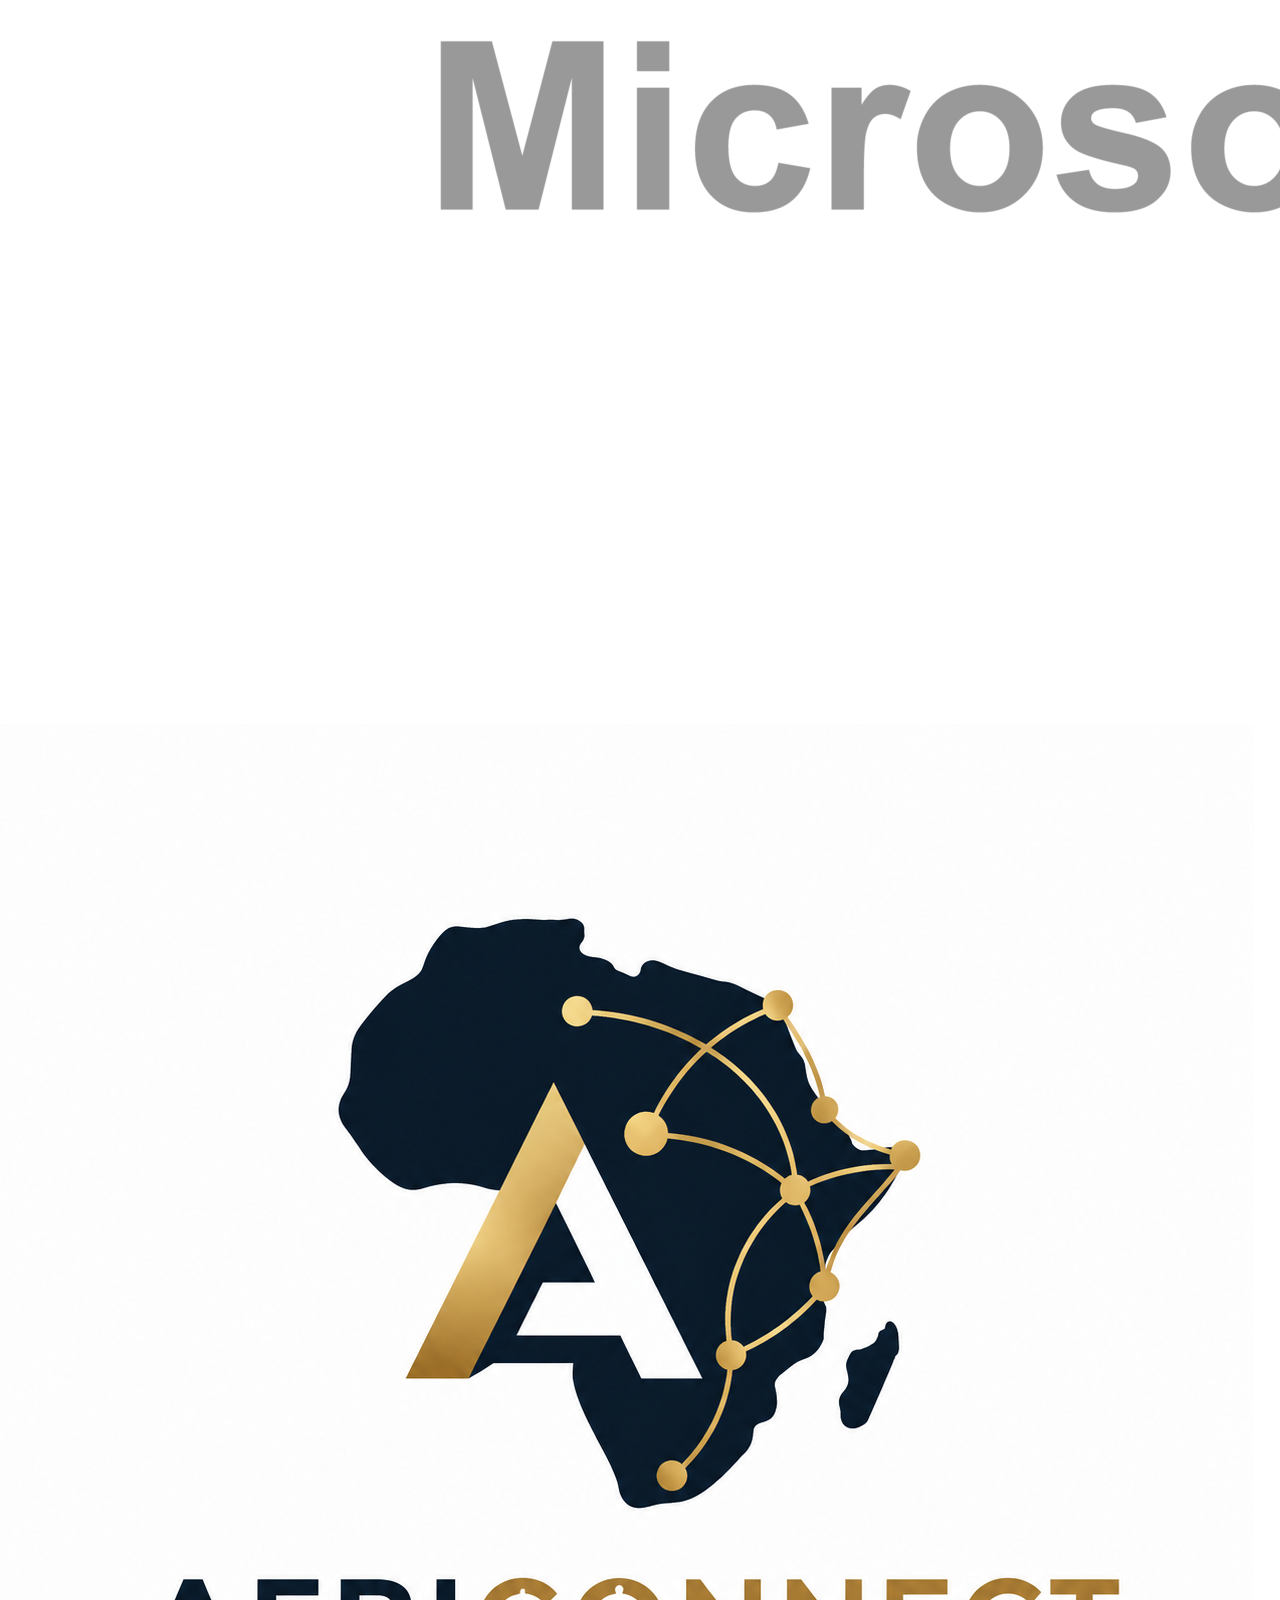
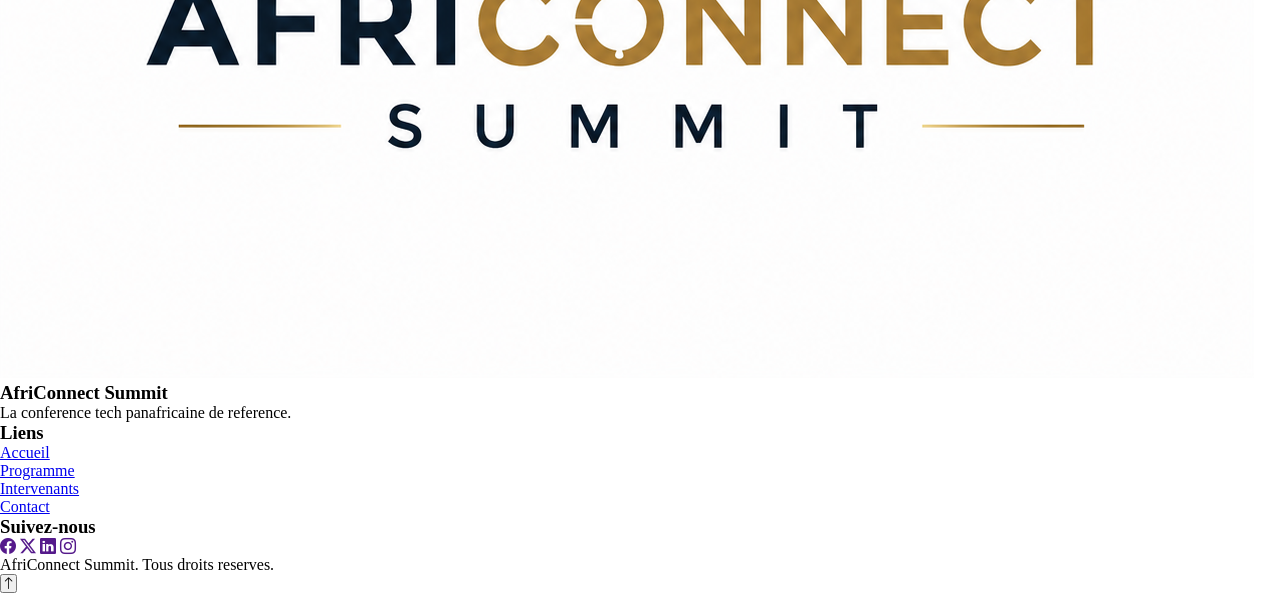
==== commit b90ea0ef: "css style de base" ====
--- a/index.html
+++ b/index.html
@@ -5,7 +5,7 @@
     <meta name="viewport" content="width=device-width, initial-scale=1.0">
     <title>AfriConnect Summit 2026 - Accueil</title>
 
-    <link href="https://fonts.googleapis.com/css2?family=Poppins:wght@600;700&family=Inter:wght@400;500&display=swap" rel="stylesheet">
+   
     <link rel="stylesheet" href="https://cdn.jsdelivr.net/npm/bootstrap-icons@1.11.3/font/bootstrap-icons.css">
     <link rel="stylesheet" href="css/style.css">
 </head>
--- a/css/style.css
+++ b/css/style.css
@@ -0,0 +1,14 @@
+@import url('https://fonts.googleapis.com/css2?family=Montserrat:wght@600;700;800&family=Poppins:wght@300;400;500;600&display=swap');
+:root {
+    --vert: #0b7a43;
+    --jaune: #f5b700;
+    --noir: #222;
+    --blanc: #fff;
+    --gris: #f4f4f4;
+}
+
+* {
+    margin: 0;
+    padding: 0;
+    box-sizing: border-box;
+}
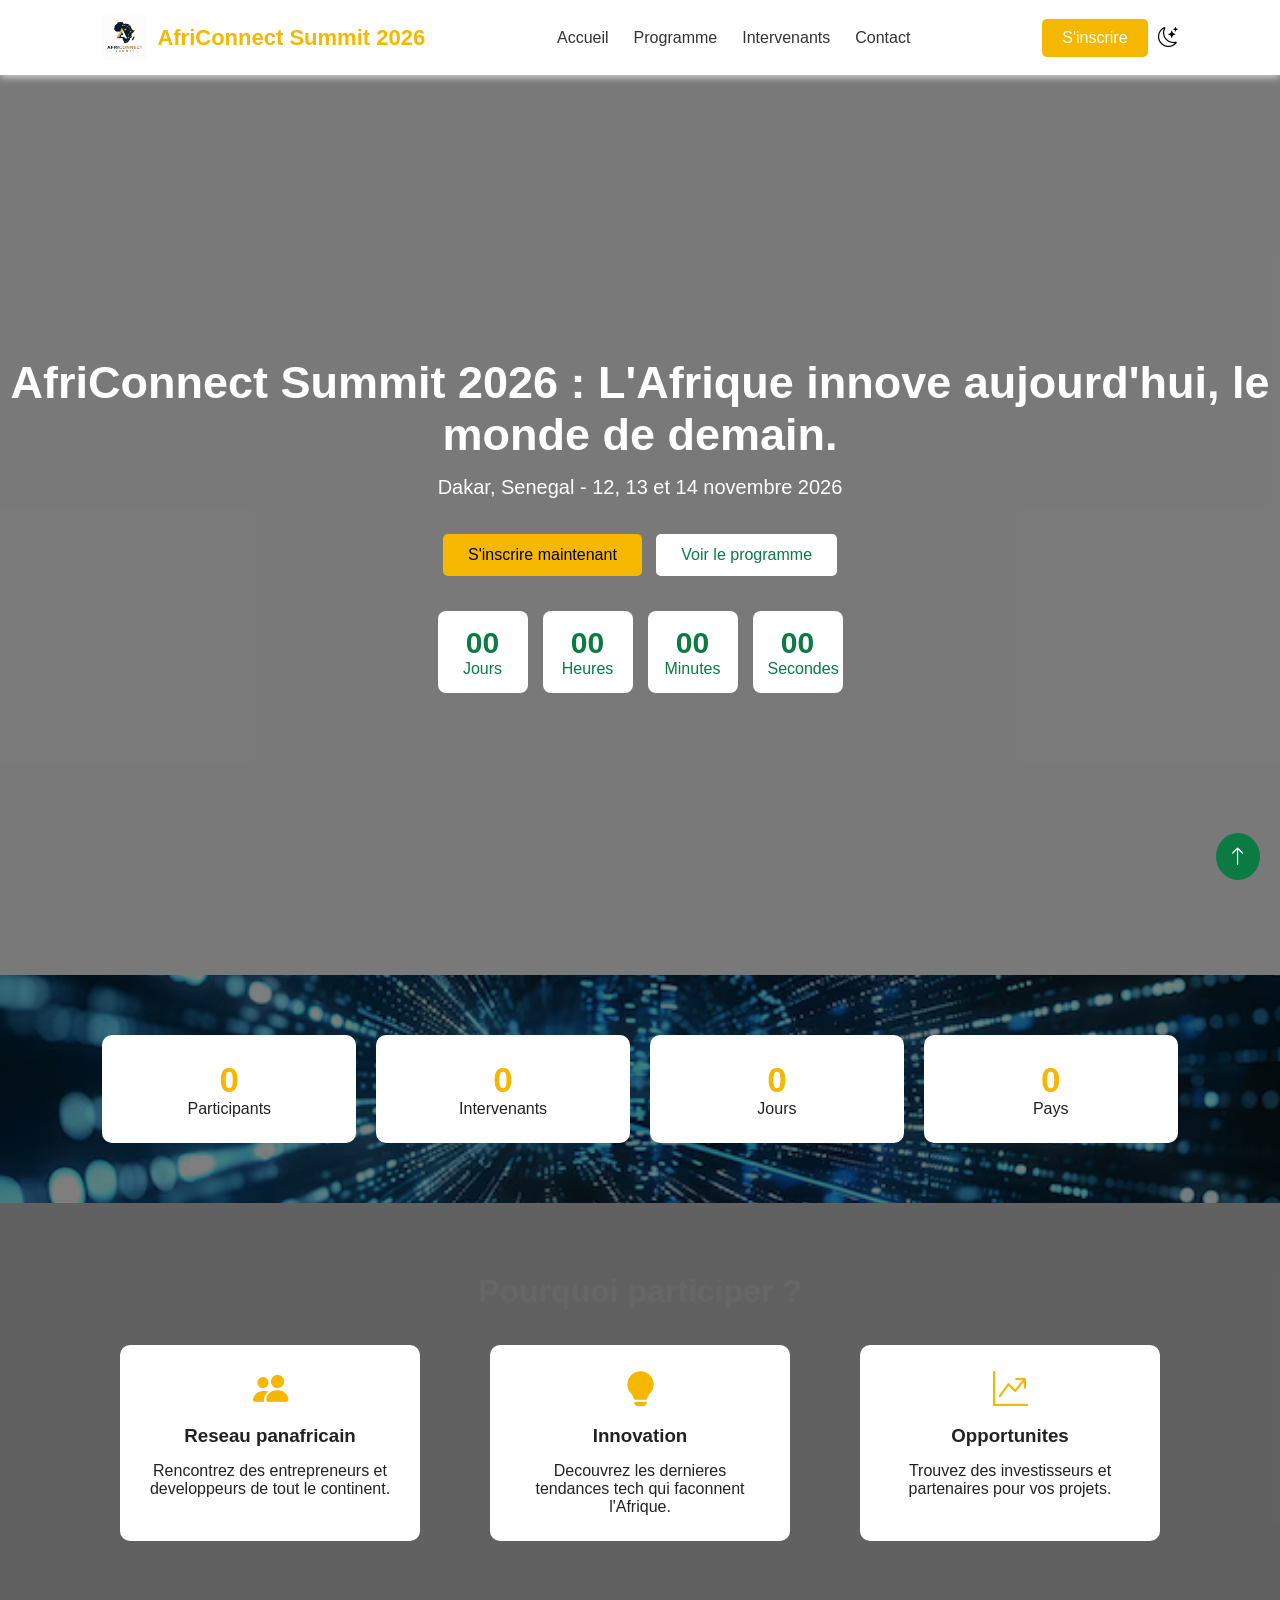
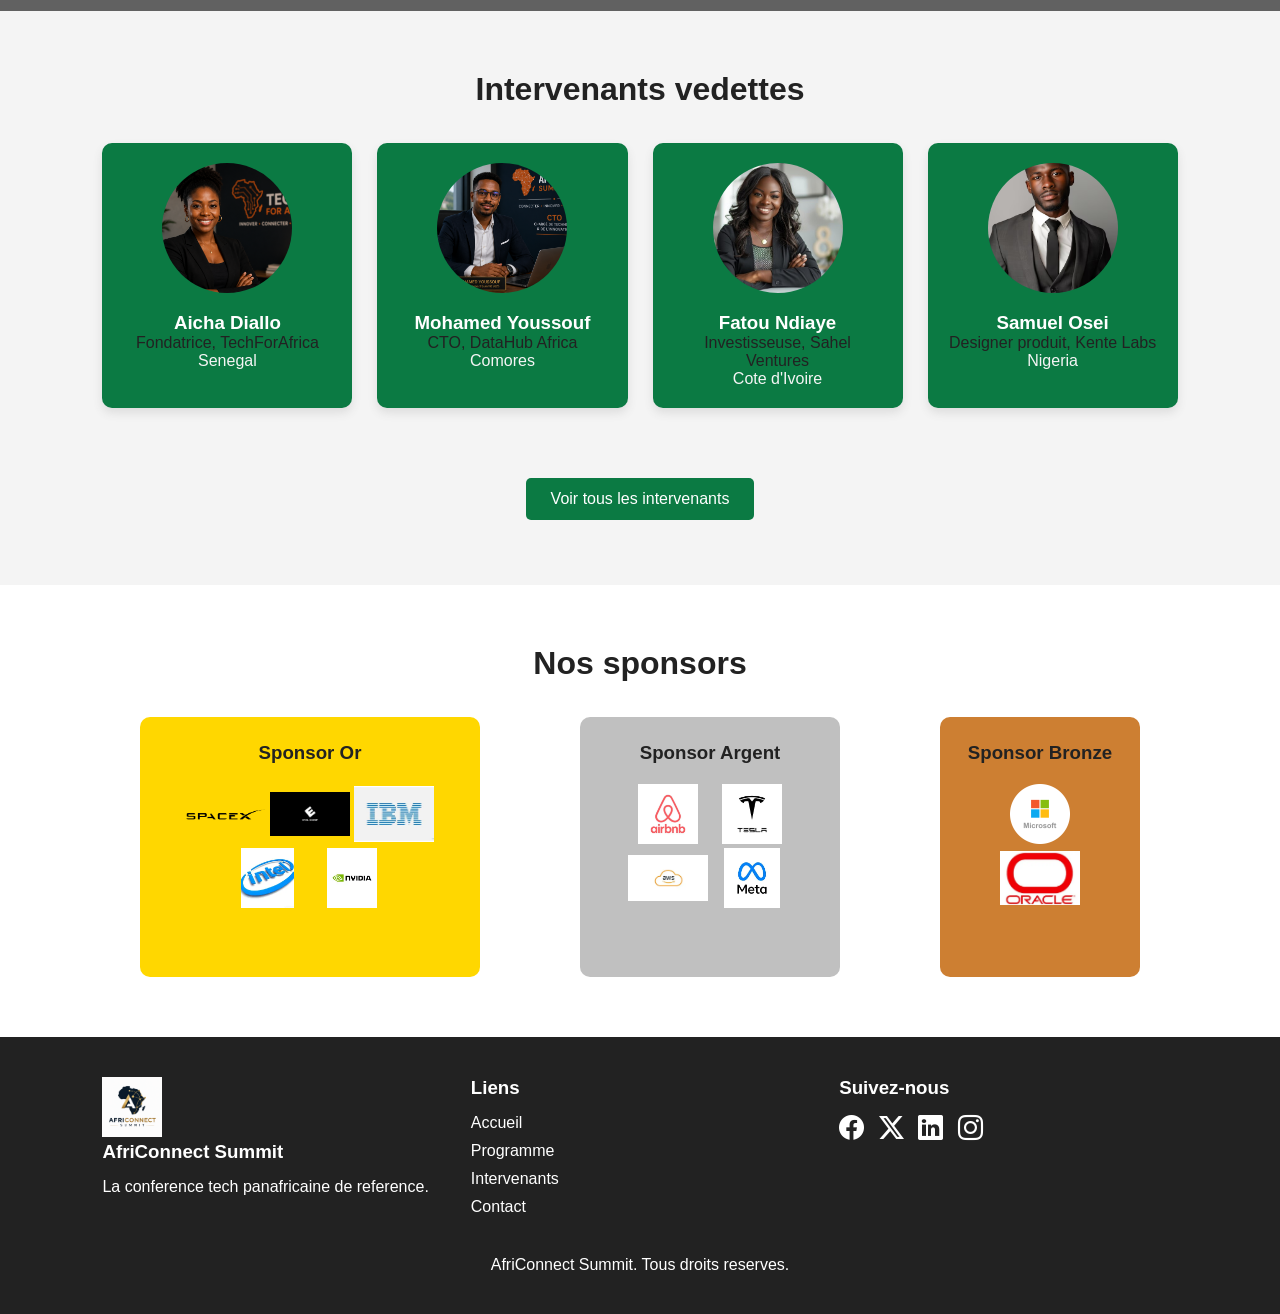
==== commit deefc5a9: "css:style complet des pages" ====
--- a/index.html
+++ b/index.html
@@ -5,7 +5,6 @@
     <meta name="viewport" content="width=device-width, initial-scale=1.0">
     <title>AfriConnect Summit 2026 - Accueil</title>
 
-   
     <link rel="stylesheet" href="https://cdn.jsdelivr.net/npm/bootstrap-icons@1.11.3/font/bootstrap-icons.css">
     <link rel="stylesheet" href="css/style.css">
 </head>
@@ -14,8 +13,8 @@
     <header>
         <nav class="navbar" id="navbar">
             <a href="index.html" class="logo">
+                 <img src="images/logo.png" alt="">
                 AfriConnect Summit 2026
-                <img src="images/logo.png" alt="">
             </a>
 
             <ul class="nav-links" id="navLinks">
@@ -46,7 +45,7 @@
              <video class="hero-video" autoplay muted loop playsinline>
             <source src="images/hero.mp4"></video>
             <div class="hero-content">
-                <h1>AfriConnect Summit 2026</h1>
+                <h1>AfriConnect Summit 2026 : L'Afrique innove aujourd'hui, le monde de demain.</h1>
                 <p class="hero-subtitle">Dakar, Senegal - 12, 13 et 14 novembre 2026</p>
 
                 <div class="hero-buttons">
@@ -123,7 +122,7 @@
             </div>
         </section>
 
-        <!-- intervenants vedettes -->
+        <!-- intervenant vedettes  -->
         <section class="featured-speakers" id="featuredSpeakers">
             <h2>Intervenants vedettes</h2>
             <div class="speakers-grid">
@@ -161,18 +160,23 @@
             <div class="sponsors-flex">
                 <div class="sponsor-tier sponsor-gold">
                     <h3> Sponsor Or</h3>
-                    <p>Space X</p>
-                    <img src="images/SpaceX-Emblema.png" alt="">
+                    <img src="images/SpaceX-Emblema.png" alt="" class="sponsor-logo"> 
+                    <img src="images/evil.webp" alt="" class="sponsor-logo">
+                    <img src="images/ibm.webp" alt="" class="sponsor-logo">
+                    <img src="images/intel.webp" alt="" class="sponsor-logo">
+                    <img src="images/nvi.webp" alt="" class="sponsor-logo">
                 </div>
                 <div class="sponsor-tier sponsor-silver">
                     <h3>Sponsor Argent</h3>
-                    <p>air bnb</p>
-                    <img src="images/airbnb.webp" alt="">
+                    <img src="images/airbnb.webp" alt="" class="sponsor-logo">
+                    <img src="images/teslar.webp" alt="" class="sponsor-logo">
+                    <img src="images/aws.webp" alt="" class="sponsor-logo">
+                    <img src="images/meta.webp" alt="" class="sponsor-logo">
                 </div>
                 <div class="sponsor-tier sponsor-bronze">
                     <h3>Sponsor Bronze</h3>
-                    <p>Microsoft</p>
-                    <img src="images/microsoft.webp" alt="">
+                    <img src="images/microsoft.webp" alt="" class="sponsor-logo">
+                    <img src="images/oracle.webp" alt="" class="sponsor-logo">
                 </div>
             </div>
         </section>
@@ -182,7 +186,7 @@
     <footer>
         <div class="footer-flex">
             <div class="footer-col">
-                 <img src="images/logo.png" alt="" class="footer-logo">
+                 <img src="images/logo.png" alt="logo footer" class="footer-logo">
                 <h3>AfriConnect Summit</h3>
                 <p>La conference tech panafricaine de reference.</p>
             </div>
--- a/css/style.css
+++ b/css/style.css
@@ -6,9 +6,914 @@
     --blanc: #fff;
     --gris: #f4f4f4;
 }
-
+/* root */
 * {
     margin: 0;
     padding: 0;
     box-sizing: border-box;
 }
+
+a {
+    text-decoration: none;
+}
+ /* reset */
+body {
+    font-family: "Poppins", sans-serif;
+    color: var(--noir);
+    background: var(--gris);
+}
+
+/* NAVBAR */
+
+header {
+    background: white;
+    padding: 15px 8%;
+    position: sticky;
+    top: 0;
+    z-index: 1000;
+    box-shadow: 0 2px 8px #ddd;
+}
+
+.navbar {
+    display: flex;
+    justify-content: space-between;
+    align-items: center;
+}
+
+.logo {
+    display: flex;
+    align-items: center;
+    gap: 10px;
+    color: var(--jaune);
+    font-size: 22px;
+    font-weight: bold;
+}
+
+.logo img {
+    width: 45px;
+}
+
+.nav-links {
+    display: flex;
+    list-style: none;
+    gap: 25px;
+}
+
+.nav-links a {
+    color: #333;
+}
+
+.nav-links a:hover {
+    color: var(--jaune);
+}
+
+.nav-actions {
+    display: flex;
+    gap: 10px;
+    align-items: center;
+}
+
+.nav-cta {
+    background: var(--jaune);
+    color: white;
+    padding: 10px 20px;
+    border-radius: 5px;
+}
+
+button {
+    border: none;
+    background: none;
+    cursor: pointer;
+    font-size: 20px;
+}
+
+.hamburger {
+    display: none;
+}
+
+/* HERO */
+
+.hero {
+    height: 100vh;
+    position: relative;
+    overflow: hidden;
+    display: flex;
+    align-items: center;
+    justify-content: center;
+    text-align: center;
+    color: white;
+}
+.hero-content{
+    animation: apparition 1s ease;
+}
+
+.hero-video {
+    position: absolute;
+    width: 100%;
+    height: 100%;
+    object-fit: cover;
+}
+
+.hero::after {
+    content: "";
+    position: absolute;
+    inset: 0;
+    background: rgba(0,0,0,0.5);
+}
+
+.hero-content {
+    position: relative;
+    z-index: 2;
+}
+
+.hero h1 {
+    font-size: 45px;
+    margin-bottom: 15px;
+}
+
+.hero-subtitle {
+    font-size: 20px;
+}
+
+.hero-buttons {
+    margin: 30px 0;
+}
+
+.btn {
+    display: inline-block;
+    padding: 12px 25px;
+    border-radius: 5px;
+    margin: 5px;
+}
+
+.btn-primary {
+    background: var(--jaune);
+    color: black;
+}
+
+.btn-secondary {
+    background: white;
+    color: var(--vert);
+}
+
+.countdown {
+    display: flex;
+    justify-content: center;
+    gap: 15px;
+}
+
+.countdown-item {
+    background: white;
+    color: var(--vert);
+    padding: 15px;
+    border-radius: 8px;
+    width: 90px;
+}
+
+.countdown-item span {
+    font-size: 30px;
+    font-weight: bold;
+}
+/* STATS */
+.stats {
+    padding: 60px 8%;
+    background:
+        linear-gradient(rgba(0,0,0,0.5), rgba(0,0,0,0.5)),
+        url("../images/ligne.avif");
+
+    background-size: cover;
+    background-position: center;
+
+}
+
+.stats-grid {
+    display: grid;
+    grid-template-columns: repeat(4, 1fr);
+    gap: 20px;
+}
+
+.stat-card {
+    background: var(--blanc);
+    text-align: center;
+    padding: 25px;
+    border-radius: 10px;
+}
+
+.stat-number {
+    font-size: 35px;
+    font-weight: bold;
+    color: var(--jaune);
+}
+
+/* POURQUOI PARTICIPER */
+
+.why {
+    position: relative;
+    padding: 70px 8%;
+    color: white;
+    overflow: hidden;
+}
+
+.why-video {
+    position: absolute;
+    width: 100%;
+    height: 100%;
+    object-fit: cover;
+    left: 0;
+    top: 0;
+}
+
+.why::after {
+    content: "";
+    position: absolute;
+    inset: 0;
+    background: rgba(0,0,0,0.6);
+}
+
+.why h2 {
+    text-align: center;
+    margin-bottom: 35px;
+    font-size: 32px;
+}
+
+
+.featured-speakers h2 {
+    text-align: center;
+    margin-bottom: 35px;
+    font-size: 32px;
+}
+.sponsors h2 {
+    text-align: center;
+    margin-bottom: 35px;
+    font-size: 32px;
+}
+
+.why-flex {
+    display: flex;
+    justify-content: center;
+    gap: 70px;
+    flex-wrap: wrap;
+     position: relative;
+    z-index: 1;
+}
+
+.why-card {
+    background: white;
+    color: #222;
+    width: 300px;
+    padding: 25px;
+    text-align: center;
+    border-radius: 10px;
+}
+
+.why-card i {
+    font-size: 35px;
+    color: var(--jaune);
+}
+
+.why-card h3 {
+    margin: 15px 0;
+}
+
+/* INTERVENANTS */
+
+.featured-speakers {
+    padding: 60px 8%;
+    text-align: center;
+}
+
+.speakers-grid {
+    display: grid;
+    grid-template-columns: repeat(4,1fr);
+    gap: 25px;
+}
+
+.speaker-card {
+    background: var(--vert);
+    padding: 20px;
+    border-radius: 10px;
+    box-shadow: 0 5px 10px #ddd;
+}
+.speaker-card:hover {
+    transform: translateY(-5px);
+    transition: 0.3s;
+}
+
+.speaker-card img {
+    width: 130px;
+    height: 130px;
+    object-fit: cover;
+    border-radius: 50%;
+}
+
+.speaker-card h3 {
+    margin-top: 15px;
+    color: var(--blanc);
+}
+
+.speaker-card span {
+    color: whitesmoke;
+}
+.featured-speakers .btn {
+    margin-top: 70px;
+    background: var(--vert);
+    color: var(--blanc);
+}
+
+/* SPONSORS */
+
+.sponsors {
+    padding: 60px 8%;
+    background: var(--blanc);
+}
+
+.sponsors-flex {
+    display: flex;
+    justify-content: center;
+    gap: 100px;
+    flex-wrap: wrap;
+}
+
+.sponsor-tier {
+    background: var(--gris);
+    width: 300px;
+    padding: 25px;
+    border-radius: 10px;
+    text-align: center;
+}
+.sponsor-gold {
+    background:gold;
+     width: 340px;
+    min-height: 260px;
+}
+
+.sponsor-silver {
+    background:silver;
+    width: 260px;
+    min-height: 200px;
+}
+
+.sponsor-bronze {
+    background:#cd7f32;
+   width: 200px;
+    min-height: 100px;
+}
+
+.sponsor-tier h3 {
+    margin-bottom: 20px;
+}
+
+.sponsor-logos {
+    display: flex;
+    justify-content: center;
+    align-items: center;
+    flex-wrap: wrap;
+    gap: 20px;
+}
+
+.sponsor-logo {
+    width: 80px;
+    height: 60px;
+    object-fit: contain;
+}
+
+/* FOOTER */
+
+footer {
+    background: #222;
+    color: var(--blanc);
+    padding: 40px 8%;
+}
+
+.footer-flex {
+    display: flex;
+    justify-content: space-between;
+    gap: 30px;
+}
+
+.footer-col {
+    flex: 1;
+}
+
+.footer-logo {
+    width: 60px;
+}
+
+.footer-col h3 {
+    margin-bottom: 15px;
+}
+
+.footer-col ul {
+    list-style: none;
+}
+
+.footer-col li {
+    margin: 10px 0;
+}
+
+.footer-col a {
+    color: var(--blanc);
+}
+
+.social-icons a {
+    color: var(--blanc);
+    font-size: 25px;
+    margin-right: 10px;
+}
+
+.copyright {
+    text-align: center;
+    margin-top: 30px;
+}
+
+#backToTop {
+    position: fixed;
+    bottom: 20px;
+    right: 20px;
+    background: var(--vert);
+    color: var(--blanc);
+    padding: 12px;
+    border-radius: 50%;
+}
+/* PAGE HERO */
+
+.page-hero {
+    height: 300px;
+    background: linear-gradient(
+        rgba(0,0,0,0.5),
+        rgba(0,0,0,0.5)
+    ),
+    url("../images/filigrane.png");
+
+    background-size: cover;
+    background-position: center;
+
+    display: flex;
+    flex-direction: column;
+    justify-content: center;
+    align-items: center;
+
+    color: var(--blanc);
+    text-align: center;
+}
+
+.page-hero h1 {
+    font-size: 45px;
+    margin-bottom: 15px;
+}
+
+.page-hero nav a {
+    color: var(--jaune);
+}
+
+/* PROGRAMME */
+
+.schedule {
+    padding: 60px 8%;
+    background: var(--blanc);
+}
+
+/* ONGLET JOUR */
+
+.tabs {
+    display: flex;
+    justify-content: center;
+    gap: 15px;
+    margin-bottom: 30px;
+}
+
+.tab-btn {
+    background: var(--vert);
+    color: var(--blanc);
+    padding: 12px 25px;
+    border-radius: 5px;
+    font-size: 16px;
+}
+
+.tab-btn.active {
+    background: var(--jaune);
+    color: black;
+}
+
+/* TABLEAU */
+
+.tab-content {
+    display: none;
+}
+
+.tab-content.active {
+    display: block;
+}
+
+table {
+    width: 100%;
+    border-collapse: collapse;
+    background: var(--blanc);
+}
+
+th {
+    background: var(--jaune);
+    color: var(--blanc);
+    padding: 15px;
+}
+
+td {
+    padding: 15px;
+    border-bottom: 1px solid #ddd;
+}
+
+tr:hover {
+    background: var(--gris);
+}
+
+/* THEMATIQUES */
+
+.themes {
+    padding: 60px 8%;
+    background: var(--gris);
+}
+
+.themes h2 {
+    text-align: center;
+    margin-bottom: 35px;
+    color: var(--jaune);
+}
+
+.themes-grid {
+    display: grid;
+    grid-template-columns: repeat(4,1fr);
+    gap: 25px;
+}
+
+.theme-card {
+    background: var(--blanc);
+    text-align: center;
+    padding: 30px 20px;
+    border-radius: 10px;
+}
+
+.theme-card i {
+    font-size: 40px;
+    color: var(--jaune);
+}
+
+.theme-card h3 {
+    margin: 15px 0;
+}
+
+/* PAGE INTERVENANTS */
+
+.speakers-page {
+    padding: 60px 8%;
+    background: var(--gris);
+}
+
+/* FILTRES */
+
+.filters {
+    display: flex;
+    justify-content: center;
+    gap: 15px;
+    flex-wrap: wrap;
+    margin-bottom: 40px;
+}
+
+.filter-btn {
+    background: var(--blanc);
+    color: var(--vert);
+    border: 2px solid var(--vert);
+    padding: 10px 20px;
+    border-radius: 25px;
+    font-size: 15px;
+}
+
+.filter-btn:hover {
+    background: var(--vert);
+    color: var(--blanc);
+}
+.filter-btn.active {
+    background: var(--vert);
+    color: var(--blanc);
+}
+
+/* GRILLE INTERVENANTS */
+
+.speakers-full-grid {
+    display: grid;
+    grid-template-columns: repeat(3,1fr);
+    gap: 30px;
+}
+
+.speakers-full-grid .speaker-card {
+    background: var(--blanc);
+    padding: 25px;
+    text-align: center;
+    border-radius: 10px;
+    box-shadow: 0 5px 15px #ddd;
+    transition: 0.3s;
+}
+
+.speakers-full-grid .speaker-card:hover {
+    transform: translateY(-5px);
+}
+
+.speakers-full-grid .speaker-card img {
+    width: 150px;
+    height: 150px;
+    object-fit: cover;
+    border-radius: 50%;
+}
+
+.speakers-full-grid .speaker-card h3 {
+    margin-top: 15px;
+    color: var(--jaune);
+}
+
+.speakers-full-grid .speaker-card p {
+    margin: 10px 0;
+}
+
+.speakers-full-grid .speaker-card span {
+    background: var(--jaune);
+    padding: 5px 15px;
+    border-radius: 15px;
+    font-size: 14px;
+}
+
+/* FILTRAGE JS */
+
+.speaker-card.hide {
+    display: none;
+}
+
+/* FORMULAIRE */
+
+.contact-section {
+    padding: 60px 8%;
+    background: var(--blanc);
+}
+
+.contact-flex {
+    display: flex;
+    justify-content: center;
+    gap: 40px;
+    align-items: flex-start;
+}
+
+.registration-form {
+    background: var(--gris);
+    padding: 30px;
+    width: 600px;
+    border-radius: 10px;
+}
+
+.registration-form h2,
+.contact-info h2 {
+    margin-bottom: 25px;
+    color: var(--jaune);
+}
+
+.form-group {
+    margin-bottom: 20px;
+}
+
+.form-group label {
+    display: block;
+    margin-bottom: 8px;
+    font-weight: bold;
+}
+
+.form-group input,
+.form-group select,
+.form-group textarea {
+
+    width: 100%;
+    padding: 12px;
+
+    border: 1px solid #ccc;
+    border-radius: 5px;
+
+    font-size: 15px;
+}
+
+.form-group textarea {
+    resize: none;
+}
+
+.error-message {
+    color: red;
+    font-size: 14px;
+}
+
+.success-message {
+    color: green;
+    margin-top: 15px;
+    display: none;
+}
+
+/* INFORMATIONS */
+
+.contact-info {
+    background: var(--jaune);
+    color: var(--blanc);
+    padding: 30px;
+    width: 350px;
+    border-radius: 10px;
+}
+.contact-info p {
+    margin: 20px 0;
+}
+.contact-info i {
+    color: var(--jaune);
+    margin-right: 10px;
+}
+/* FAQ */
+.faq {
+    padding: 60px 8%;
+    background: var(--gris);
+}
+
+.faq h2,
+.map-section h2 {
+
+    text-align: center;
+    color: var(--jaune);
+    margin-bottom: 30px;
+
+}
+
+.accordion {
+
+    max-width: 800px;
+    margin: auto;
+
+}
+
+.accordion-item {
+
+    background: var(--blanc);
+    margin-bottom: 15px;
+    border-radius: 8px;
+    overflow: hidden;
+
+}
+
+
+.accordion-header {
+
+    display: block;
+    padding: 20px;
+    cursor: pointer;
+    font-weight: bold;
+
+}
+
+.accordion-content {
+
+    max-height: 0;
+    overflow: hidden;
+
+    padding: 0 20px;
+
+    transition: 0.3s;
+
+}
+
+.accordion-toggle:checked ~ .accordion-content {
+
+    max-height: 100px;
+    padding: 20px;
+
+}
+
+/* CARTE */
+
+.map-section {
+
+    padding: 60px 8%;
+    background: var(--blanc);
+
+}
+
+.map-section iframe {
+
+    border-radius: 10px;
+
+}
+
+/* darkmode */
+body.dark-mode .schedule,
+body.dark-mode .themes,
+body.dark-mode .sponsors,
+body.dark-mode .speakers-page,
+body.dark-mode .faq,
+body.dark-mode .map-section {
+    background: var(--noir);
+    color: var(--blanc);
+}
+/* Champs du formulaire */
+body.dark-mode input,
+body.dark-mode select,
+body.dark-mode textarea {
+    background: var(--noir);
+    color: var(--blanc);
+    border: 1px solid #555;
+}
+
+/* Lignes du tableau */
+body.dark-mode tr:hover {
+    background: var(--noir);
+}
+body.dark-mode .nav-cta {
+    background: var(--jaune);
+    color: var(--noir);
+}
+
+
+body.dark-mode .nav-cta:hover {
+    background: var(--jaune);
+    color: var(--noir);
+}
+body.dark-mode #themeToggle {
+    background: var(--jaune);
+    color: var(--noir);
+}
+body.dark-mode #themeToggle i {
+    color: var(--noir);
+}
+body.dark-mode #hamburger {
+    background: var(--jaune);
+}
+body.dark-mode #hamburger i {
+    color: var(--blanc);
+}
+
+body.dark-mode {
+    background: var(--noir);
+    color: var(--blanc);
+}
+
+body.dark-mode header {
+    background: var(--noir);
+    box-shadow: 0 2px 8px rgba(0,0,0,0.6);
+}
+
+body.dark-mode a {
+    color: var(--blanc);
+}
+
+body.dark-mode .nav-links a:hover {
+    color: var(--jaune);
+}
+body.dark-mode .logo {
+    color: var(--jaune);
+}
+body.dark-mode .page-hero nav a {
+    color: var(--jaune);
+}
+
+body.dark-mode .stat-card {
+    background: var(--noir);
+    color: var(--blanc);
+}
+body.dark-mode .speaker-card {
+    background: var(--noir);
+    color: var(--blanc);
+}
+body.dark-mode .theme-card {
+    background: var(--blanc);
+    color: var(--noir);
+}
+
+body.dark-mode table {
+    background: var(--noir);
+    color: var(--blanc);
+}
+body.dark-mode .registration-form {
+    background: var(--noir);
+    color: var(--blanc);
+}
+body.dark-mode .contact-section {
+    background: var(--noir);
+    color: var(--blanc);
+}
+
+body.dark-mode th {
+    background: var(--jaune);
+    color: var(--noir);
+}
+
+body.dark-mode #backToTop {
+    background: var(--jaune);
+    color: var(--noir);
+}
+
+/* dark mode bouttons */
+body.dark-mode .btn-primary {
+    background: var(--jaune);
+    color: var(--noir);
+}
+body.dark-mode .btn-secondary {
+    background: var(--noir);
+    color: var(--jaune);
+}
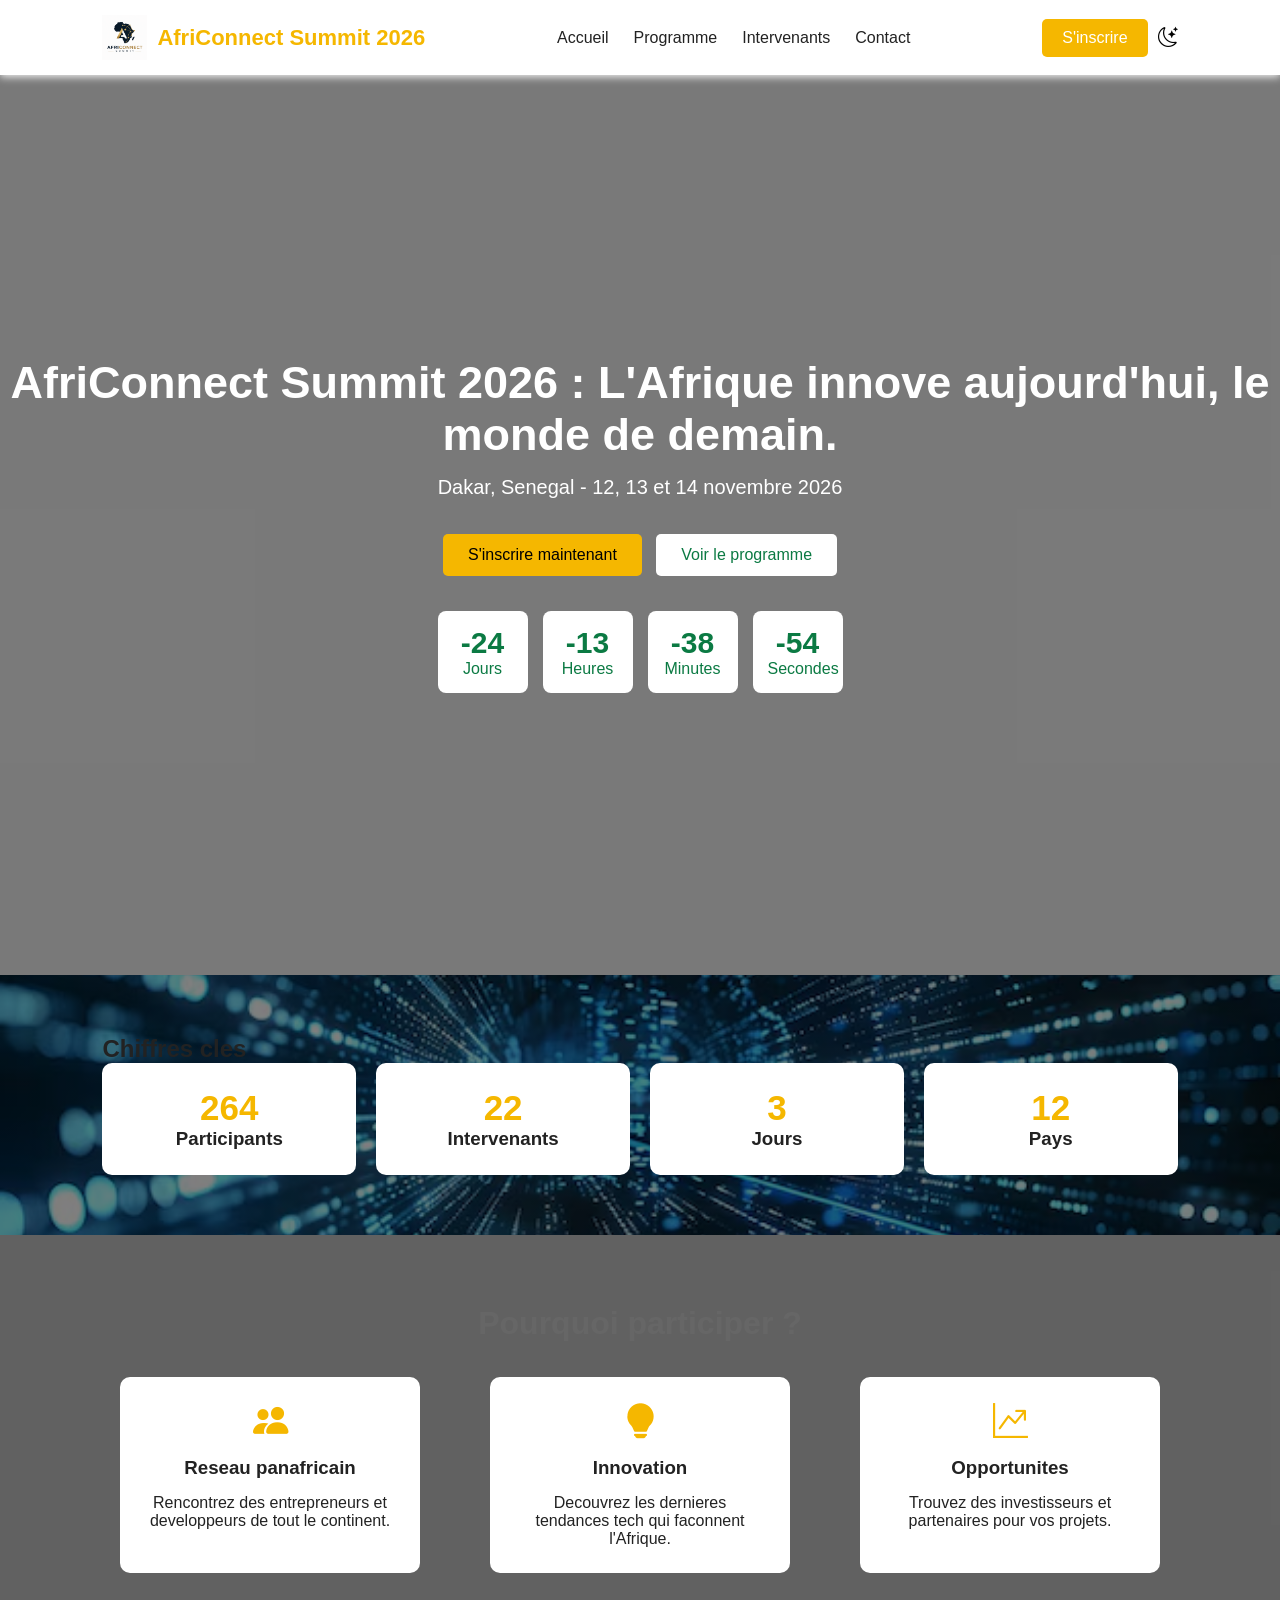
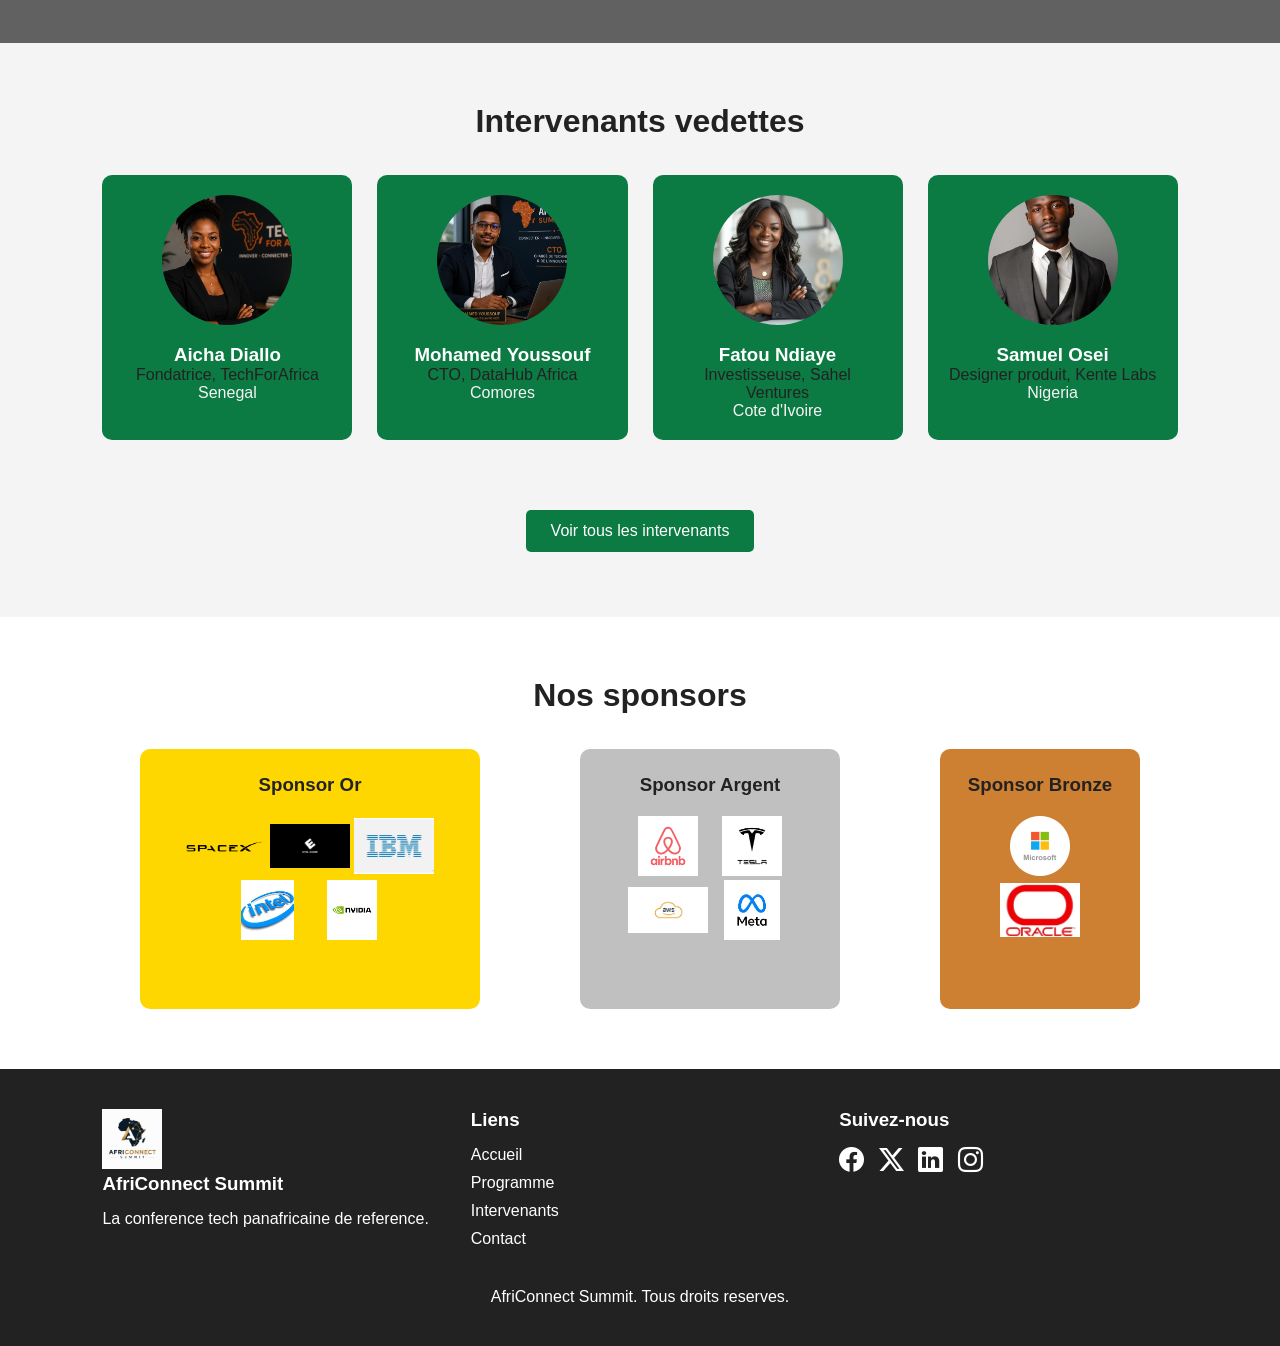
==== commit 2c084df6: "finalisation : optimisation et commentaire du code" ====
--- a/index.html
+++ b/index.html
@@ -77,22 +77,23 @@
 
         <!-- chiffres cles -->
         <section class="stats" id="stats">
+            <h2>Chiffres cles</h2>
             <div class="stats-grid">
                 <article class="stat-card">
                     <span class="stat-number" data-target="1200">0</span>
-                    <p>Participants</p>
+                    <h3>Participants</h3>
                 </article>
                 <article class="stat-card">
                     <span class="stat-number" data-target="48">0</span>
-                    <p>Intervenants</p>
+                    <h3>Intervenants</h3>
                 </article>
                 <article class="stat-card">
                     <span class="stat-number" data-target="3">0</span>
-                    <p>Jours</p>
+                    <h3>Jours</h3>
                 </article>
                 <article class="stat-card">
                     <span class="stat-number" data-target="12">0</span>
-                    <p>Pays</p>
+                    <h3>Pays</h3>
                 </article>
             </div>
         </section>
@@ -160,23 +161,23 @@
             <div class="sponsors-flex">
                 <div class="sponsor-tier sponsor-gold">
                     <h3> Sponsor Or</h3>
-                    <img src="images/SpaceX-Emblema.png" alt="" class="sponsor-logo"> 
-                    <img src="images/evil.webp" alt="" class="sponsor-logo">
-                    <img src="images/ibm.webp" alt="" class="sponsor-logo">
-                    <img src="images/intel.webp" alt="" class="sponsor-logo">
-                    <img src="images/nvi.webp" alt="" class="sponsor-logo">
+                    <img src="images/SpaceX-Emblema.png" alt="logo SpaceX" class="sponsor-logo"> 
+                    <img src="images/evil.webp" alt="logo Evil" class="sponsor-logo">
+                    <img src="images/ibm.webp" alt="logo IBM" class="sponsor-logo">
+                    <img src="images/intel.webp" alt="logo Intel" class="sponsor-logo">
+                    <img src="images/nvi.webp" alt="logo NVI" class="sponsor-logo">
                 </div>
                 <div class="sponsor-tier sponsor-silver">
                     <h3>Sponsor Argent</h3>
-                    <img src="images/airbnb.webp" alt="" class="sponsor-logo">
-                    <img src="images/teslar.webp" alt="" class="sponsor-logo">
-                    <img src="images/aws.webp" alt="" class="sponsor-logo">
-                    <img src="images/meta.webp" alt="" class="sponsor-logo">
+                    <img src="images/airbnb.webp" alt="logo Airbnb" class="sponsor-logo">
+                    <img src="images/teslar.webp" alt="logo Tesla" class="sponsor-logo">
+                    <img src="images/aws.webp" alt="logo AWS" class="sponsor-logo">
+                    <img src="images/meta.webp" alt="logo Meta" class="sponsor-logo">
                 </div>
                 <div class="sponsor-tier sponsor-bronze">
                     <h3>Sponsor Bronze</h3>
-                    <img src="images/microsoft.webp" alt="" class="sponsor-logo">
-                    <img src="images/oracle.webp" alt="" class="sponsor-logo">
+                    <img src="images/microsoft.webp" alt="logo Microsoft" class="sponsor-logo">
+                    <img src="images/oracle.webp" alt="logo Oracle" class="sponsor-logo">
                 </div>
             </div>
         </section>
--- a/css/style.css
+++ b/css/style.css
@@ -5,33 +5,46 @@
     --noir: #222;
     --blanc: #fff;
     --gris: #f4f4f4;
-}
-/* root */
+
+
+    --font-titre: "Montserrat", sans-serif;
+    --font-corps: "Poppins", sans-serif;
+}
+/* reset */
 * {
     margin: 0;
     padding: 0;
     box-sizing: border-box;
+    
 }
 
 a {
     text-decoration: none;
+     transition: 0.3s ease;
 }
  /* reset */
 body {
-    font-family: "Poppins", sans-serif;
+    font-family: var(--font-corps);
     color: var(--noir);
     background: var(--gris);
 }
+h1,
+h2,
+h3,
+h4,
+.logo {
+    font-family: var(--font-titre);
+}
 
 /* NAVBAR */
 
 header {
-    background: white;
+    background: var(--blanc);
     padding: 15px 8%;
     position: sticky;
     top: 0;
     z-index: 1000;
-    box-shadow: 0 2px 8px #ddd;
+    box-shadow: 0 2px 8px var(--gris);
 }
 
 .navbar {
@@ -46,7 +59,7 @@
     gap: 10px;
     color: var(--jaune);
     font-size: 22px;
-    font-weight: bold;
+    font-weight: 700;
 }
 
 .logo img {
@@ -60,7 +73,8 @@
 }
 
 .nav-links a {
-    color: #333;
+    color: var(--noir);
+    transition: 0.3s ease;
 }
 
 .nav-links a:hover {
@@ -75,7 +89,7 @@
 
 .nav-cta {
     background: var(--jaune);
-    color: white;
+    color: var(--blanc);
     padding: 10px 20px;
     border-radius: 5px;
 }
@@ -103,9 +117,7 @@
     text-align: center;
     color: white;
 }
-.hero-content{
-    animation: apparition 1s ease;
-}
+
 
 .hero-video {
     position: absolute;
@@ -126,6 +138,7 @@
     z-index: 2;
 }
 
+
 .hero h1 {
     font-size: 45px;
     margin-bottom: 15px;
@@ -145,14 +158,16 @@
     border-radius: 5px;
     margin: 5px;
 }
-
+.btn:hover {
+    transform: translateY(-3px);
+}
 .btn-primary {
     background: var(--jaune);
     color: black;
 }
 
 .btn-secondary {
-    background: white;
+    background: var(--blanc);
     color: var(--vert);
 }
 
@@ -163,7 +178,7 @@
 }
 
 .countdown-item {
-    background: white;
+    background: var(--blanc);
     color: var(--vert);
     padding: 15px;
     border-radius: 8px;
@@ -197,6 +212,7 @@
     text-align: center;
     padding: 25px;
     border-radius: 10px;
+     transition: 0.3s ease;
 }
 
 .stat-number {
@@ -258,8 +274,8 @@
 }
 
 .why-card {
-    background: white;
-    color: #222;
+    background: var(--blanc);
+    color: var(--noir);
     width: 300px;
     padding: 25px;
     text-align: center;
@@ -292,7 +308,7 @@
     background: var(--vert);
     padding: 20px;
     border-radius: 10px;
-    box-shadow: 0 5px 10px #ddd;
+    box-shadow: 0 5px 10px var(--gris);
 }
 .speaker-card:hover {
     transform: translateY(-5px);
@@ -425,15 +441,26 @@
     text-align: center;
     margin-top: 30px;
 }
-
 #backToTop {
     position: fixed;
     bottom: 20px;
     right: 20px;
+
     background: var(--vert);
     color: var(--blanc);
+
     padding: 12px;
     border-radius: 50%;
+
+    opacity: 0;
+    visibility: hidden;
+
+    transition: 0.3s ease;
+}
+
+#backToTop.show {
+    opacity: 1;
+    visibility: visible;
 }
 /* PAGE HERO */
 
@@ -519,12 +546,9 @@
 
 td {
     padding: 15px;
-    border-bottom: 1px solid #ddd;
-}
-
-tr:hover {
-    background: var(--gris);
-}
+    border-bottom: 1px solid var(--gris);
+}
+
 
 /* THEMATIQUES */
 
@@ -609,7 +633,7 @@
     padding: 25px;
     text-align: center;
     border-radius: 10px;
-    box-shadow: 0 5px 15px #ddd;
+    box-shadow: 0 5px 15px var(--gris);
     transition: 0.3s;
 }
 
@@ -690,7 +714,7 @@
     width: 100%;
     padding: 12px;
 
-    border: 1px solid #ccc;
+    border: 1px solid var(--gris);
     border-radius: 5px;
 
     font-size: 15px;
@@ -733,7 +757,11 @@
     background: var(--gris);
 }
 
-.faq h2,
+.faq h2 {
+    text-align: center;
+    color: var(--jaune);
+    margin-bottom: 30px;
+}
 .map-section h2 {
 
     text-align: center;
@@ -787,6 +815,11 @@
 }
 
 /* CARTE */
+.iframe{
+    width: 600px;
+    height: 400px;
+    border: 0;
+}
 
 .map-section {
 
@@ -811,29 +844,25 @@
     background: var(--noir);
     color: var(--blanc);
 }
-/* Champs du formulaire */
-body.dark-mode input,
-body.dark-mode select,
-body.dark-mode textarea {
+body.dark-mode .accordion-item {
     background: var(--noir);
-    color: var(--blanc);
-    border: 1px solid #555;
-}
-
-/* Lignes du tableau */
-body.dark-mode tr:hover {
-    background: var(--noir);
-}
+}
+
+body.dark-mode .accordion-header {
+    color: var(--blanc);
+}
+
+body.dark-mode .accordion-content {
+    color: var(--blanc);
+}
+
+
+
 body.dark-mode .nav-cta {
     background: var(--jaune);
     color: var(--noir);
 }
 
-
-body.dark-mode .nav-cta:hover {
-    background: var(--jaune);
-    color: var(--noir);
-}
 body.dark-mode #themeToggle {
     background: var(--jaune);
     color: var(--noir);
@@ -861,6 +890,14 @@
 body.dark-mode a {
     color: var(--blanc);
 }
+body.dark-mode .nav-links{
+    background: var(--noir);
+}
+
+body.dark-mode .nav-links a{
+    color: var(--blanc);
+}
+
 
 body.dark-mode .nav-links a:hover {
     color: var(--jaune);
@@ -903,12 +940,7 @@
     color: var(--noir);
 }
 
-body.dark-mode #backToTop {
-    background: var(--jaune);
-    color: var(--noir);
-}
-
-/* dark mode bouttons */
+
 body.dark-mode .btn-primary {
     background: var(--jaune);
     color: var(--noir);
@@ -916,4 +948,62 @@
 body.dark-mode .btn-secondary {
     background: var(--noir);
     color: var(--jaune);
+}
+@media (max-width: 768px) {
+
+    .navbar{
+        display: flex;
+        justify-content: space-between;
+        align-items: center;
+        flex-wrap: wrap;
+    }
+
+    .hamburger{
+        display: block;
+    }
+
+    .nav-links{
+        order: 3;
+        width: 100%;
+
+        display: flex;
+        flex-direction: column;
+        align-items: center;
+
+        background: var(--blanc);
+
+        max-height: 0;
+        overflow: hidden;
+
+        transition: max-height 0.4s ease;
+        gap: 15px;
+    }
+    .nav-actions{
+        margin-left: auto;
+        display: flex;
+        align-items: center;
+        gap: 10px;
+    }
+
+
+    .nav-links.active{
+        max-height: 300px;
+        padding: 20px 0;
+    }
+
+    .stats-grid,
+    .speakers-grid,
+    .themes-grid,
+    .speakers-full-grid{
+        grid-template-columns: 1fr;
+    }
+
+    .contact-flex,
+    .footer-flex{
+        flex-direction: column;
+    }
+
+    .hero h1{
+        font-size: 30px;
+    }
 }
